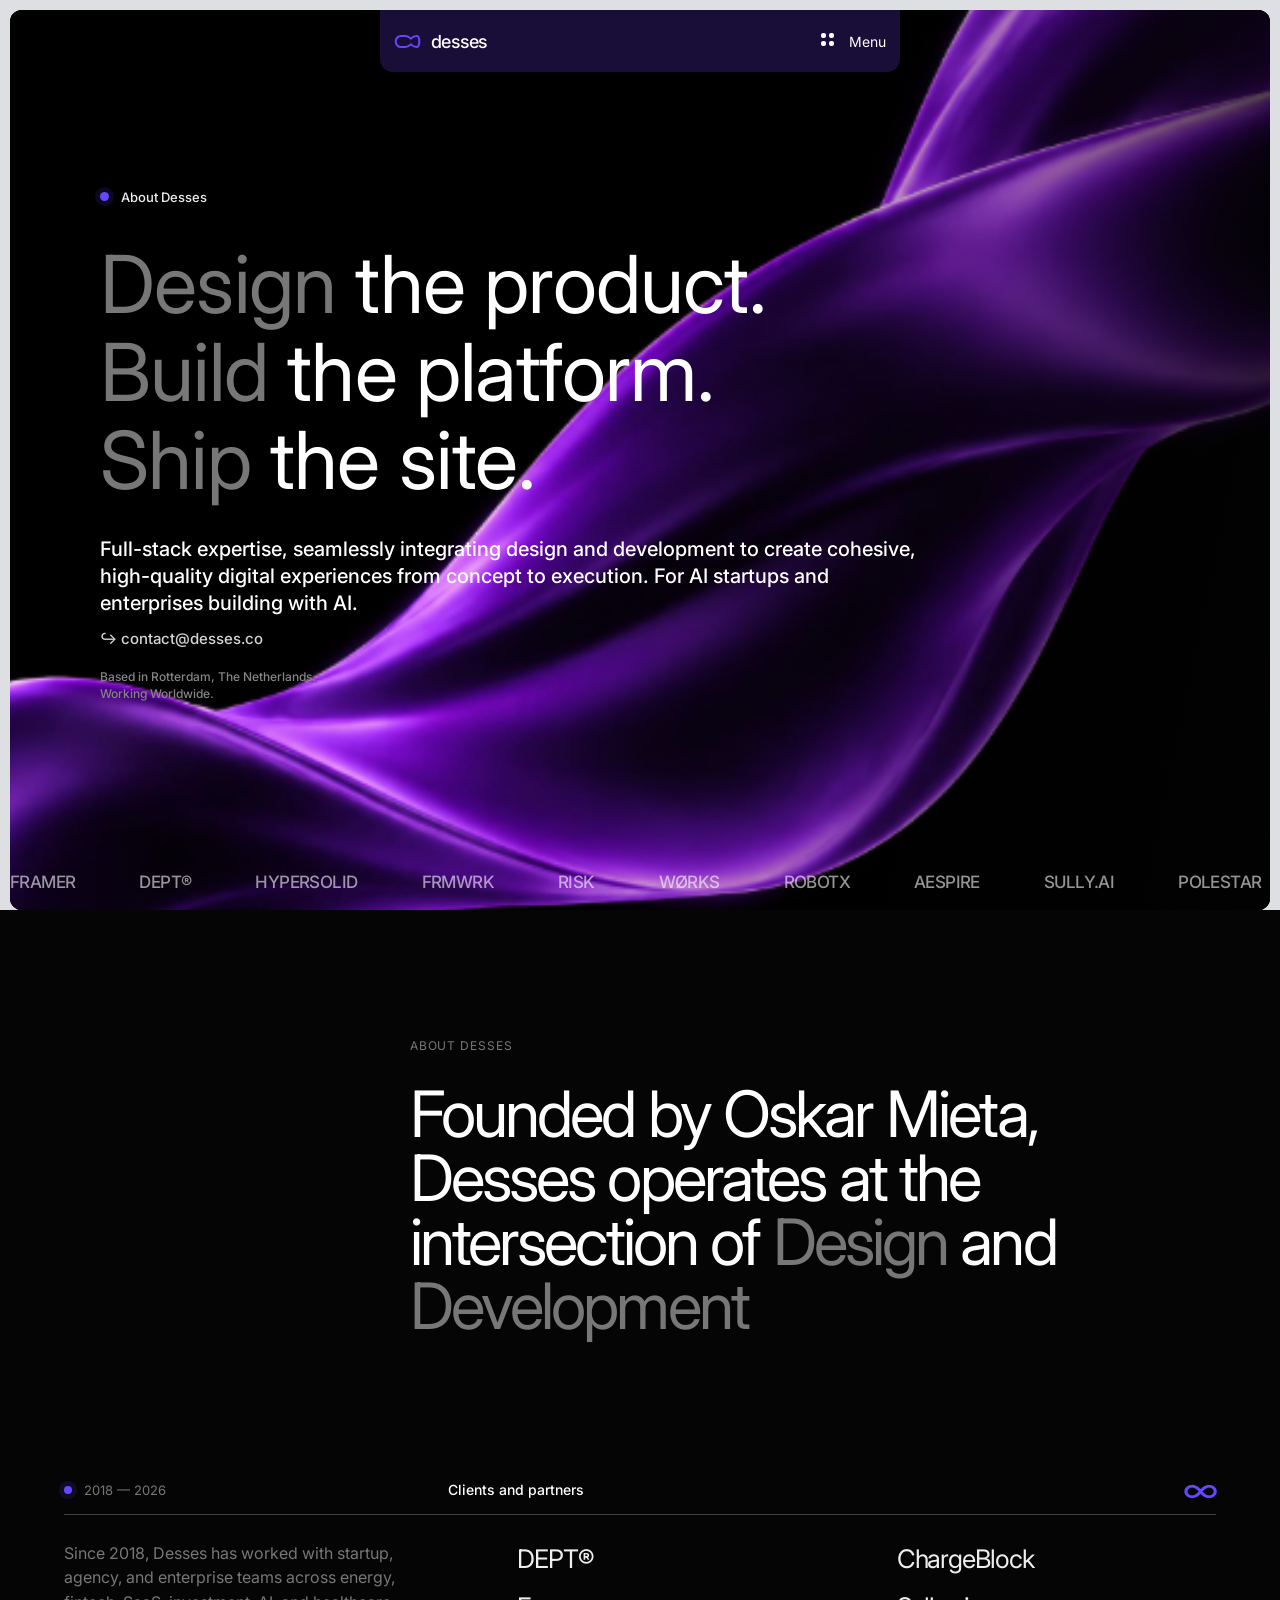
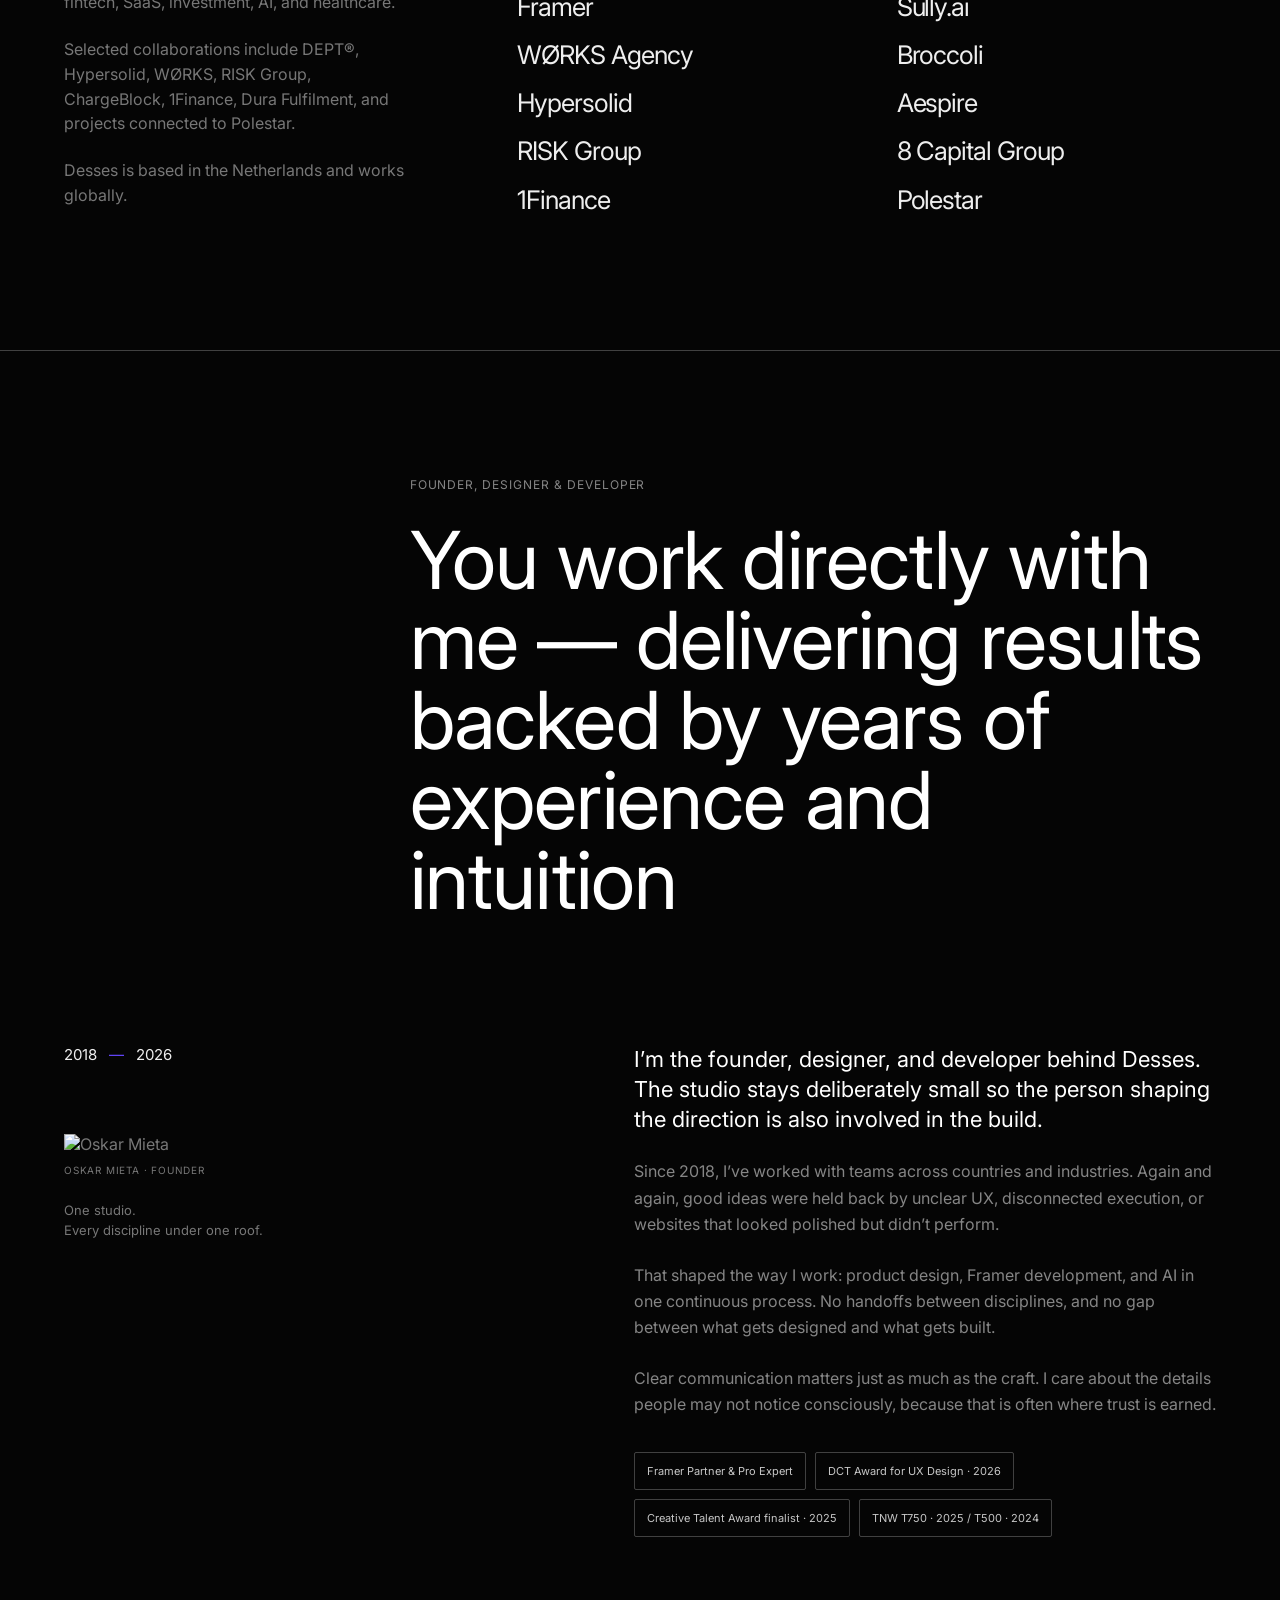
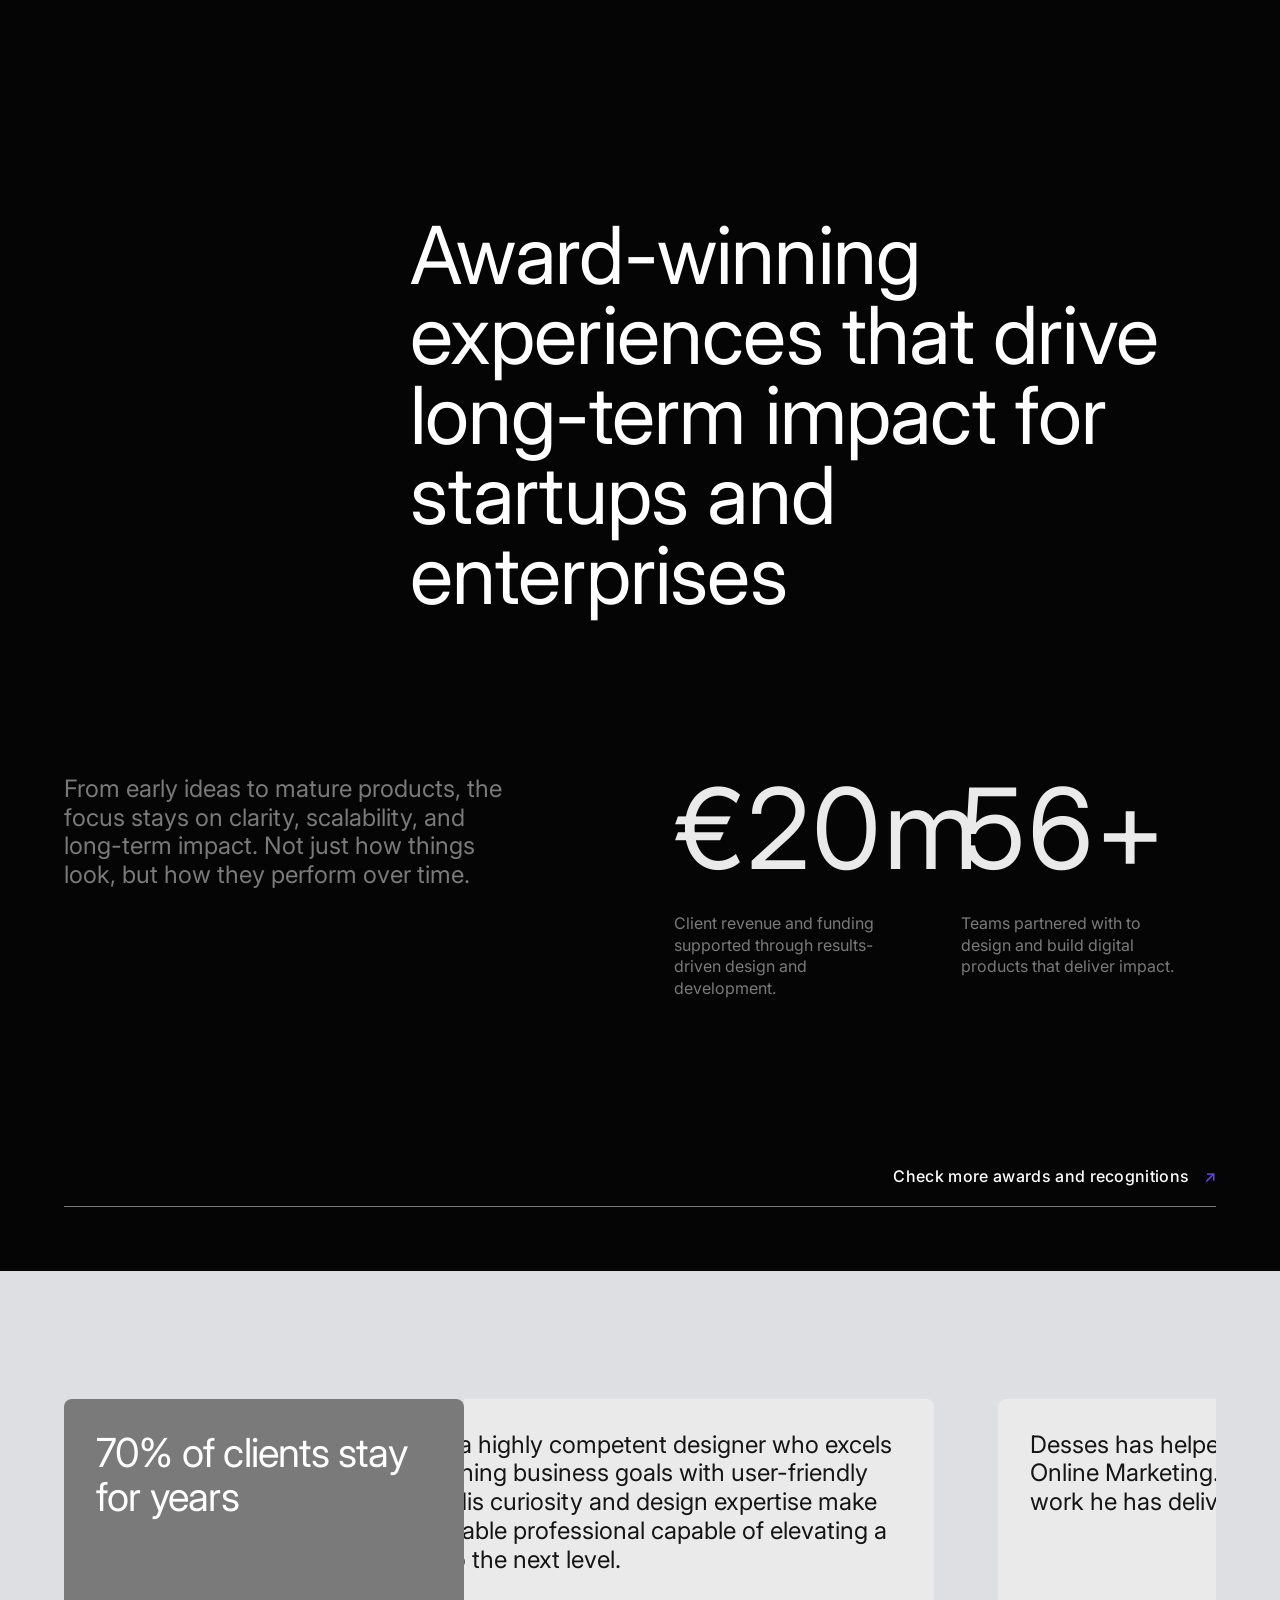
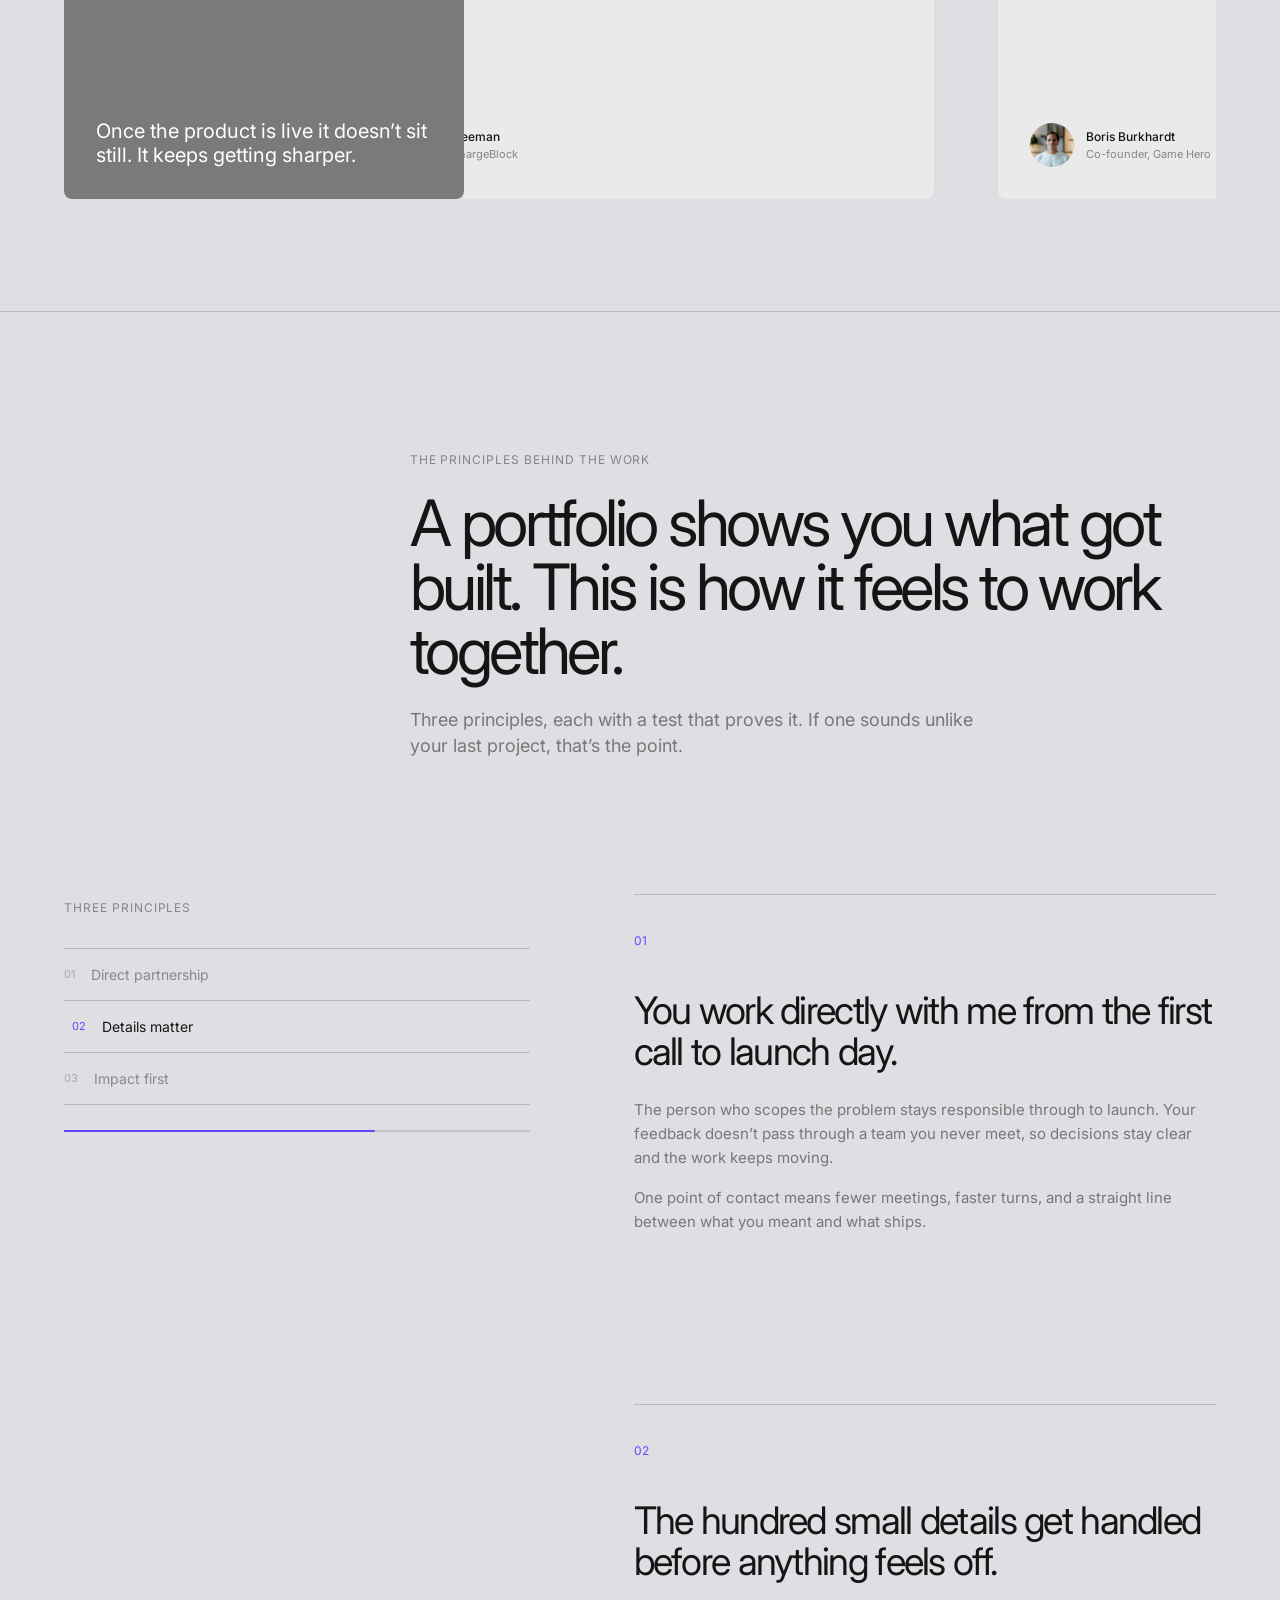
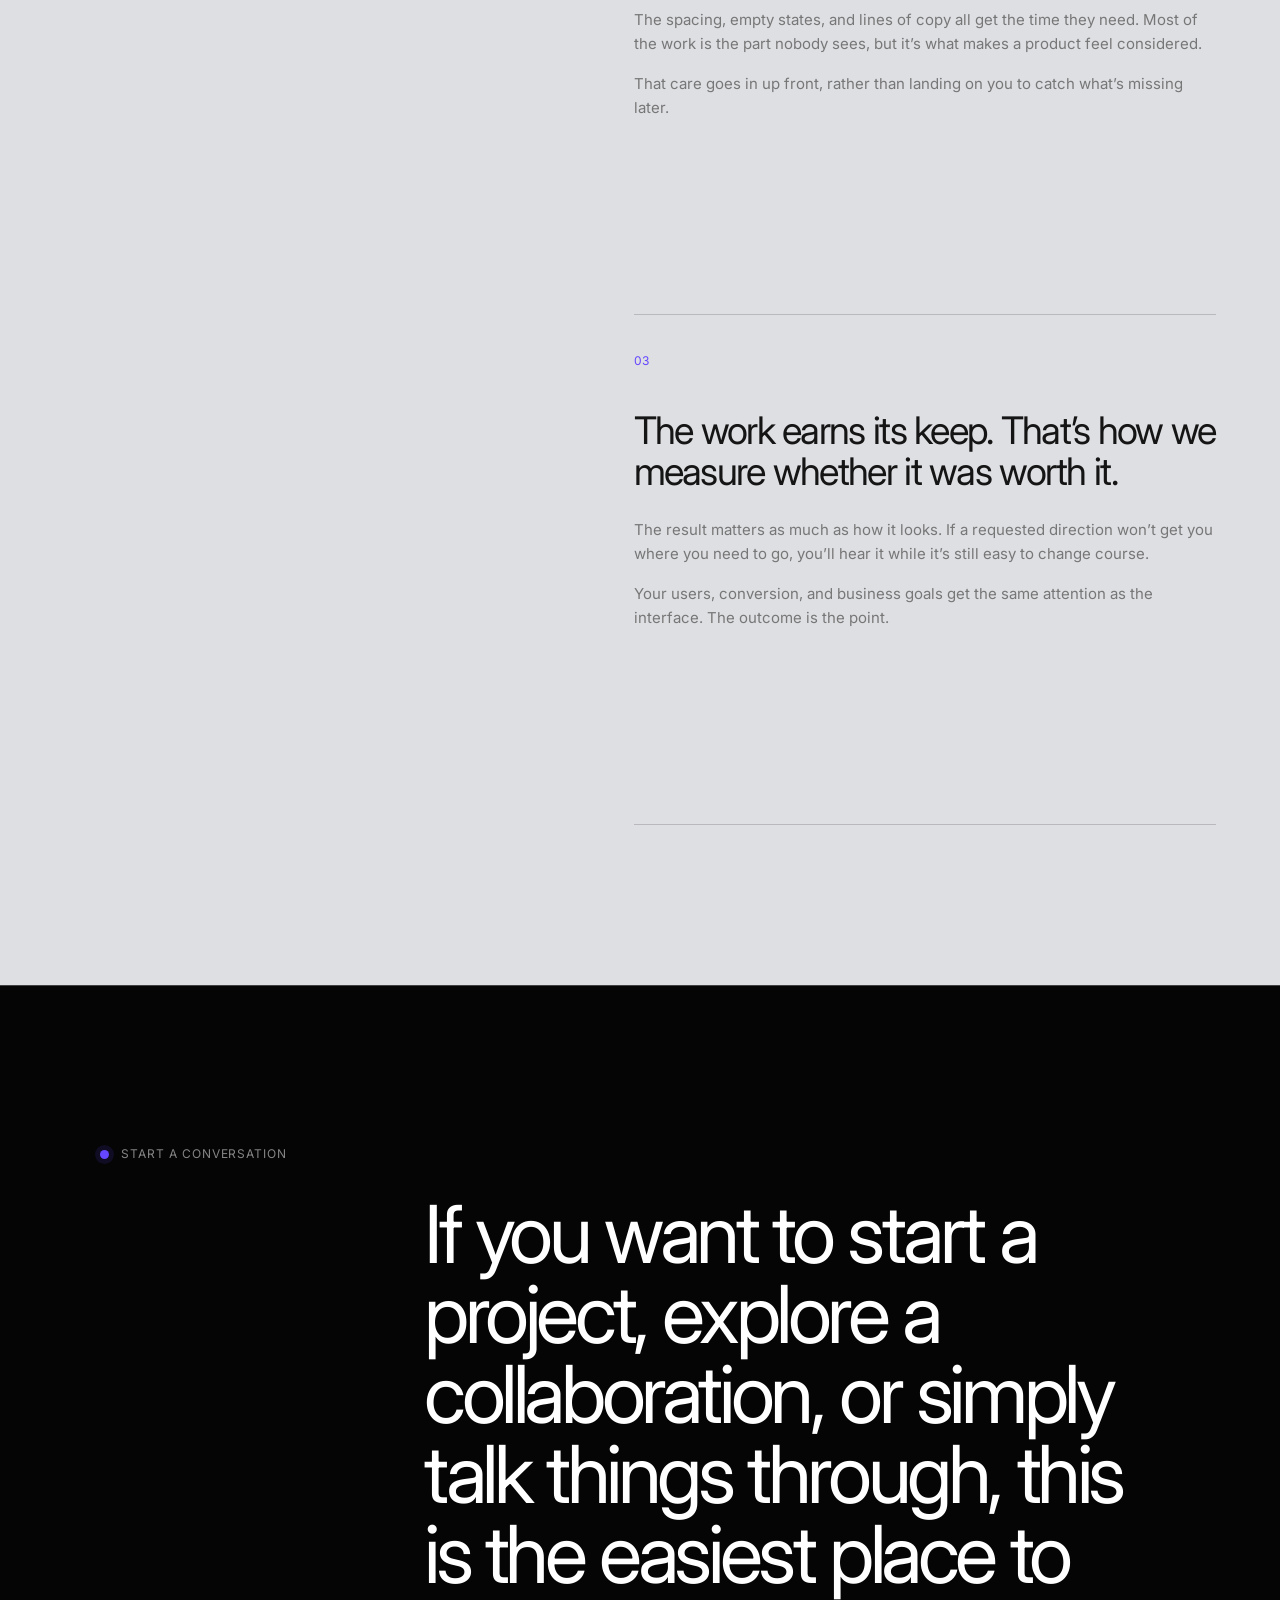
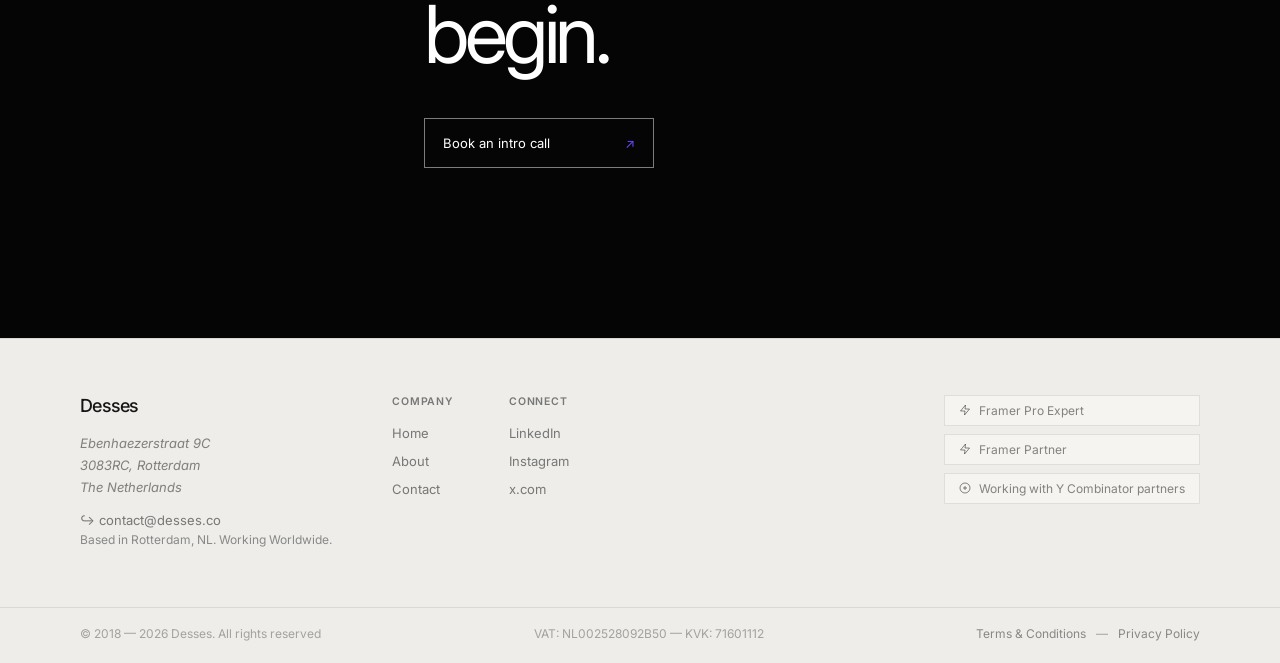
==== about.html @ 1cb28624 "Add Desses homepage and About page" ====
<!DOCTYPE html>
<html lang="en">
<head>
  <meta charset="UTF-8" />
  <meta name="viewport" content="width=device-width, initial-scale=1.0" />
  <meta name="theme-color" content="#050505" />
  <meta name="description" content="About Oskar Mieta and Desses, a founder-led design and development studio based in the Netherlands and working globally." />
  <title>About Oskar Mieta | Desses</title>
  <link rel="preconnect" href="https://fonts.googleapis.com" />
  <link rel="preconnect" href="https://fonts.gstatic.com" crossorigin />
  <link href="https://fonts.googleapis.com/css2?family=Inter:wght@300;400;500;600&display=swap" rel="stylesheet" />
  <link rel="stylesheet" href="about.css" />
  <script src="about.js" defer></script>
</head>
<body>
  <a class="skip-link" href="#main">Skip to content</a>
  <div class="scroll-progress" aria-hidden="true"><span id="scrollProgress"></span></div>

  <header class="site-header" id="siteHeader">
    <div class="nav-shell">
      <a class="brand" href="index.html" aria-label="Desses home">
        <svg class="brand-mark" viewBox="0 0 32 18" aria-hidden="true">
          <path d="M2 9c0-3.7 2.8-6.5 6.5-6.5h5c2.5 0 4.5 1.2 6.5 3.1 2-1.9 4-3.1 6.5-3.1H27c1.7 0 3 2.8 3 6.5s-1.3 6.5-3 6.5h-.5c-2.5 0-4.5-1.2-6.5-3.1-2 1.9-4 3.1-6.5 3.1h-5C4.8 15.5 2 12.7 2 9Z" fill="none" stroke="currentColor" stroke-width="2.4" />
        </svg>
        <span>desses</span>
      </a>
      <button class="menu-toggle" id="menuToggle" aria-expanded="false" aria-controls="menuOverlay">
        <span class="menu-icon" aria-hidden="true"><i></i><i></i><i></i><i></i></span>
        <span id="menuLabel">Menu</span>
      </button>
    </div>
  </header>

  <div class="menu-overlay" id="menuOverlay" aria-hidden="true">
    <div class="menu-panel">
      <p class="eyebrow">Navigation</p>
      <nav class="menu-links" aria-label="Main navigation">
        <a href="index.html">Home <span>01</span></a>
        <a href="index.html#cases">Cases <span>02</span></a>
        <a href="index.html#services">Services <span>03</span></a>
        <a href="about.html" aria-current="page">About <span>04</span></a>
        <a href="https://desses.co/contact">Contact <span>05</span></a>
      </nav>
      <div class="menu-footer"><span>Based in the Netherlands</span><a href="mailto:contact@desses.co">contact@desses.co</a></div>
    </div>
  </div>

  <main id="main">
    <section class="about-hero dark-section" id="top">
      <div class="hero-aura" aria-hidden="true"></div>
      <div class="page-wrap hero-wrap">
        <div class="hero-label"><span class="pulse-dot"></span><span>About Desses</span></div>
        <h1 class="hero-title">
          <span class="hero-line"><span class="hero-muted-word">Design</span> the product.</span>
          <span class="hero-line"><span class="hero-muted-word">Build</span> the platform.</span>
          <span class="hero-line"><span class="hero-muted-word">Ship</span> the site.</span>
        </h1>
        <div class="hero-bottom">
          <p>Full-stack expertise, seamlessly integrating design and development to create cohesive, high-quality digital experiences from concept to execution. For AI startups and enterprises building with AI.</p>
          <a class="hero-email" href="mailto:contact@desses.co">↪ contact@desses.co</a>
          <span class="hero-location">Based in Rotterdam, The Netherlands.<br />Working Worldwide.</span>
        </div>
      </div>
      <div class="hero-logo-marquee" aria-label="Clients and partners">
        <div class="logo-track">
          <div class="logo-set">
            <span>FRAMER</span><span>DEPT®</span><span>HYPERSOLID</span><span>FRMWRK</span><span>RISK</span>
            <span>WØRKS</span><span>ROBOTX</span><span>AESPIRE</span><span>SULLY.AI</span><span>POLESTAR</span>
          </div>
          <div class="logo-set" aria-hidden="true">
            <span>FRAMER</span><span>DEPT®</span><span>HYPERSOLID</span><span>FRMWRK</span><span>RISK</span>
            <span>WØRKS</span><span>ROBOTX</span><span>AESPIRE</span><span>SULLY.AI</span><span>POLESTAR</span>
          </div>
        </div>
      </div>
    </section>

    <section class="collaborations" id="collaborations" data-reveal>
      <div class="page-wrap">
        <div class="about-intro" data-reveal>
          <p class="eyebrow">About Desses</p>
          <h2>Founded by Oskar Mieta, Desses operates at the intersection of <span>Design</span> and <span>Development</span></h2>
        </div>
        <div class="collab-heading">
          <span class="timeline-date"><i class="pulse-dot"></i>2018 — 2026</span>
          <h2>Clients and partners</h2>
          <span class="collab-mark" aria-hidden="true">∞</span>
        </div>
        <div class="hairline"></div>
        <div class="collab-grid">
          <div class="collab-copy">
            <p>Since 2018, Desses has worked with startup, agency, and enterprise teams across energy, fintech, SaaS, investment, AI, and healthcare.</p>
            <p>Selected collaborations include DEPT®, Hypersolid, WØRKS, RISK Group, ChargeBlock, 1Finance, Dura Fulfilment, and projects connected to Polestar.</p>
            <p>Desses is based in the Netherlands and works globally.</p>
          </div>
          <div class="partner-list" aria-label="Selected clients and partners">
            <span>DEPT®</span><span>ChargeBlock</span>
            <span>Framer</span><span>Sully.ai</span>
            <span>WØRKS Agency</span><span>Broccoli</span>
            <span>Hypersolid</span><span>Aespire</span>
            <span>RISK Group</span><span>8 Capital Group</span>
            <span>1Finance</span><span>Polestar</span>
          </div>
        </div>
      </div>
    </section>

    <section class="founder-story" id="story">
      <div class="page-wrap">
        <div class="story-heading" data-reveal>
          <p class="eyebrow">Founder, Designer &amp; Developer</p>
          <h2>You work directly with me — delivering results backed by years of experience and intuition</h2>
        </div>
        <div class="story-body">
          <div class="story-aside" data-reveal>
            <span class="aside-date">2018 <span>—</span> 2026</span>
            <figure class="founder-photo">
              <img src="https://framerusercontent.com/images/ewtLxl4SPsEHAFBCLEYVptOho4.jpg?scale-down-to=1024&amp;width=1365&amp;height=2048" alt="Oskar Mieta" loading="lazy" />
              <figcaption>OSKAR MIETA · FOUNDER</figcaption>
            </figure>
            <span class="aside-caption">One studio.<br />Every discipline under one roof.</span>
          </div>
          <div class="story-copy" data-reveal>
            <p class="story-lede">I’m the founder, designer, and developer behind Desses. The studio stays deliberately small so the person shaping the direction is also involved in the build.</p>
            <p>Since 2018, I’ve worked with teams across countries and industries. Again and again, good ideas were held back by unclear UX, disconnected execution, or websites that looked polished but didn’t perform.</p>
            <p>That shaped the way I work: product design, Framer development, and AI in one continuous process. No handoffs between disciplines, and no gap between what gets designed and what gets built.</p>
            <p>Clear communication matters just as much as the craft. I care about the details people may not notice consciously, because that is often where trust is earned.</p>
            <div class="credentials">
              <span>Framer Partner &amp; Pro Expert</span>
              <span>DCT Award for UX Design · 2026</span>
              <span>Creative Talent Award finalist · 2025</span>
              <span>TNW T750 · 2025 / T500 · 2024</span>
            </div>
          </div>
        </div>
      </div>
    </section>

    <section class="about-stats" id="impact">
      <div class="page-wrap stats-wrap">
        <h2 class="stats-title" data-reveal>Award-winning experiences that drive long-term impact for startups and enterprises</h2>
        <div class="stats-lower">
          <p class="stats-copy" data-reveal>From early ideas to mature products, the focus stays on clarity, scalability, and long-term impact. Not just how things look, but how they perform over time.</p>
          <div class="stats-values" data-reveal>
            <div class="metric">
              <strong class="metric-value" data-count="20" data-prefix="€" data-suffix="m">€0m</strong>
              <p>Client revenue and funding supported through results-driven design and development.</p>
            </div>
            <div class="metric">
              <strong class="metric-value" data-count="56" data-suffix="+">0+</strong>
              <p>Teams partnered with to design and build digital products that deliver impact.</p>
            </div>
          </div>
        </div>
        <div class="awards-row"><span class="award-caption">Award-winning experiences</span><a href="#awards">Check more awards and recognitions <span aria-hidden="true">↗</span></a></div>
      </div>
    </section>

    <section class="testimonials" id="testimonials" data-reveal>
      <div class="page-wrap testimonial-stage">
        <article class="testi-heading">
          <h2>70% of clients stay for years</h2>
          <p>Once the product is live it doesn’t sit still. It keeps getting sharper.</p>
        </article>
        <div class="review-window" aria-label="Client testimonials" tabindex="0">
          <div class="review-track">
            <article class="quote-card">
              <blockquote>Oskar is a highly competent designer who excels at combining business goals with user-friendly design. His curiosity and design expertise make him a reliable professional capable of elevating a design to the next level.</blockquote>
              <div class="quote-by"><img class="quote-avatar" src="images/filip.png" alt="" /><div><strong>Filip Breeman</strong><small>CEO, ChargeBlock</small></div></div>
            </article>
            <article class="quote-card">
              <blockquote>Desses has helped us for years with Branding &amp; Online Marketing. Happy with his dedication and work he has delivered for Game Hero.</blockquote>
              <div class="quote-by"><img class="quote-avatar" src="images/boris.png" alt="" /><div><strong>Boris Burkhardt</strong><small>Co-founder, Game Hero</small></div></div>
            </article>
            <article class="quote-card">
              <blockquote>A really great collaboration, grateful for all your hard work!</blockquote>
              <div class="quote-by"><img class="quote-avatar" src="images/wouter.png" alt="" /><div><strong>Wouter Hagoort</strong><small>Founder, Broccoli B.V.</small></div></div>
            </article>
          </div>
        </div>
      </div>
    </section>

    <section class="principles" id="principles">
      <div class="page-wrap">
        <div class="principles-intro" data-reveal>
          <p class="eyebrow">The principles behind the work</p>
          <h2>A portfolio shows you what got built. This is how it feels to work together.</h2>
          <p>Three principles, each with a test that proves it. If one sounds unlike your last project, that’s the point.</p>
        </div>
        <div class="principles-layout">
          <aside class="principles-rail">
            <p class="eyebrow">Three principles</p>
            <div class="principle-rail-items">
              <button class="principle-jump is-active" data-target="principle-01"><span>01</span> Direct partnership</button>
              <button class="principle-jump" data-target="principle-02"><span>02</span> Details matter</button>
              <button class="principle-jump" data-target="principle-03"><span>03</span> Impact first</button>
            </div>
            <div class="principle-progress"><span id="principleProgress"></span></div>
          </aside>
          <div class="principle-list">
            <article class="principle-item is-active is-visible" id="principle-01" data-principle>
              <div class="principle-number">01</div>
              <h3>You work directly with me from the first call to launch day.</h3>
              <p>The person who scopes the problem stays responsible through to launch. Your feedback doesn’t pass through a team you never meet, so decisions stay clear and the work keeps moving.</p>
              <p>One point of contact means fewer meetings, faster turns, and a straight line between what you meant and what ships.</p>
            </article>
            <article class="principle-item" id="principle-02" data-principle>
              <div class="principle-number">02</div>
              <h3>The hundred small details get handled before anything feels off.</h3>
              <p>The spacing, empty states, and lines of copy all get the time they need. Most of the work is the part nobody sees, but it’s what makes a product feel considered.</p>
              <p>That care goes in up front, rather than landing on you to catch what’s missing later.</p>
            </article>
            <article class="principle-item" id="principle-03" data-principle>
              <div class="principle-number">03</div>
              <h3>The work earns its keep. That’s how we measure whether it was worth it.</h3>
              <p>The result matters as much as how it looks. If a requested direction won’t get you where you need to go, you’ll hear it while it’s still easy to change course.</p>
              <p>Your users, conversion, and business goals get the same attention as the interface. The outcome is the point.</p>
            </article>
          </div>
        </div>
      </div>
    </section>

    <section class="about-cta dark-section" id="contact">
      <div class="page-wrap cta-wrap" data-reveal>
        <p class="eyebrow"><span class="pulse-dot"></span> Start a conversation</p>
        <h2>If you want to start a project, explore a collaboration, or simply talk things through, this is the easiest place to begin.</h2>
        <a class="cta-button" href="https://desses.co/contact">Book an intro call <span aria-hidden="true">↗</span></a>
      </div>
    </section>
  </main>

  <footer class="footer">
    <div class="container footer-top">
      <div class="footer-studio">
        <p class="footer-logo">Desses</p>
        <address>Ebenhaezerstraat 9C<br />3083RC, Rotterdam<br />The Netherlands</address>
        <a href="mailto:contact@desses.co" class="footer-link">↪ contact@desses.co</a>
        <p class="text-dim footer-location">Based in Rotterdam, NL. Working Worldwide.</p>
      </div>
      <div class="footer-nav">
        <div class="footer-col">
          <h5>Company</h5>
          <ul>
            <li><a href="index.html">Home</a></li>
            <li><a href="about.html">About</a></li>
            <li><a href="https://desses.co/contact" target="_blank" rel="noreferrer">Contact</a></li>
          </ul>
        </div>
        <div class="footer-col">
          <h5>Connect</h5>
          <ul>
            <li><a href="https://www.linkedin.com/in/desses" target="_blank" rel="noreferrer">LinkedIn</a></li>
            <li><a href="https://www.instagram.com/desses_co/" target="_blank" rel="noreferrer">Instagram</a></li>
            <li><a href="https://x.com/oskarmieta" target="_blank" rel="noreferrer">x.com</a></li>
          </ul>
        </div>
      </div>
      <div class="footer-badges">
        <div class="footer-badge"><svg width="12" height="12" viewBox="0 0 24 24" fill="none" stroke="currentColor" stroke-width="2" aria-hidden="true"><polygon points="13 2 3 14 12 14 11 22 21 10 12 10 13 2" /></svg>Framer Pro Expert</div>
        <div class="footer-badge"><svg width="12" height="12" viewBox="0 0 24 24" fill="none" stroke="currentColor" stroke-width="2" aria-hidden="true"><polygon points="13 2 3 14 12 14 11 22 21 10 12 10 13 2" /></svg>Framer Partner</div>
        <div class="footer-badge"><svg width="12" height="12" viewBox="0 0 24 24" fill="none" stroke="currentColor" stroke-width="2" aria-hidden="true"><circle cx="12" cy="12" r="10" /><path d="M8 12h8M12 8v8" /></svg>Working with Y Combinator partners</div>
      </div>
    </div>
    <div class="footer-bottom container">
      <span>© 2018 — 2026 Desses. All rights reserved</span>
      <span>VAT: NL002528092B50 — KVK: 71601112</span>
      <div class="footer-legal"><a href="https://desses.co/policies/terms-conditions" target="_blank" rel="noreferrer">Terms &amp; Conditions</a><span>—</span><a href="https://desses.co/policies/privacy-policy" target="_blank" rel="noreferrer">Privacy Policy</a></div>
    </div>
  </footer>
  <div class="page-transition" id="pageTransition" aria-hidden="true"></div>
</body>
</html>
---- about.css ----
:root {
  color-scheme: light;
  --ink: #151515;
  --ink-soft: #777;
  --paper: #dedfe3;
  --white: #fff;
  --black: #050505;
  --purple: #6547ff;
  --line-dark: rgba(255,255,255,.24);
  --line-light: rgba(21,21,21,.18);
  --page-width: 1440px;
  --side-pad: 64px;
  --ease-out: cubic-bezier(.16,1,.3,1);
  font-family: 'Inter', 'Helvetica Neue', sans-serif;
}

*, *::before, *::after { box-sizing: border-box; }
html { scroll-behavior: smooth; }
body { margin: 0; background: var(--paper); color: var(--ink); font-family: inherit; -webkit-font-smoothing: antialiased; overflow-x: hidden; }
body.menu-open { overflow: hidden; }
a { color: inherit; text-decoration: none; }
button { font: inherit; color: inherit; }
img, svg { display: block; }
::selection { color: var(--white); background: var(--purple); }
.skip-link { position: fixed; top: 12px; left: 12px; z-index: 1000; padding: 10px 14px; background: var(--white); color: var(--black); transform: translateY(-150%); transition: transform .2s; }
.skip-link:focus { transform: translateY(0); }
.page-wrap { width: min(var(--page-width), calc(100% - var(--side-pad) * 2)); margin-inline: auto; }
.dark-section { color: var(--white); background: var(--black); }

.scroll-progress { position: fixed; z-index: 100; inset: 0 0 auto; height: 2px; pointer-events: none; }
.scroll-progress span { display: block; width: 100%; height: 100%; background: var(--purple); transform: scaleX(0); transform-origin: left; }
.site-header { position: fixed; inset: 10px 0 auto; z-index: 50; padding: 0; color: #fff; transition: background .35s, padding .35s, backdrop-filter .35s; pointer-events: none; }
.site-header.is-scrolled { inset-block-start: 10px; padding-block: 0; background: transparent; backdrop-filter: none; }
.nav-shell { width: min(520px, calc(100% - 48px)); min-height: 62px; margin-inline: auto; padding: 10px 14px; display: flex; align-items: center; justify-content: space-between; border-radius: 0 0 13px 13px; background: rgba(62,36,138,.4); backdrop-filter: blur(18px); pointer-events: auto; }
.brand { display: inline-flex; align-items: center; gap: 10px; font-size: 18px; font-weight: 500; letter-spacing: -.04em; }
.brand-mark { width: 27px; height: 17px; color: var(--purple); }
.menu-toggle { display: inline-flex; align-items: center; gap: 12px; padding: 8px 0 8px 12px; border: 0; background: transparent; font-size: 14px; cursor: pointer; }
.menu-icon { width: 16px; height: 16px; display: grid; grid-template-columns: repeat(2, 5px); grid-template-rows: repeat(2, 5px); gap: 3px; transition: transform .3s var(--ease-out); }
.menu-icon i { display: block; width: 5px; height: 5px; border-radius: 2px; background: currentColor; }
.menu-toggle[aria-expanded="true"] .menu-icon { transform: rotate(45deg); }
.menu-overlay { position: fixed; z-index: 45; inset: 0; display: grid; place-items: center; background: rgba(5,5,5,.97); opacity: 0; visibility: hidden; transition: opacity .45s var(--ease-out), visibility .45s; }
.menu-overlay.is-open { opacity: 1; visibility: visible; }
.menu-panel { width: min(850px, calc(100% - 48px)); padding: 100px 0 36px; color: var(--white); }
.eyebrow { display: flex; align-items: center; gap: 12px; margin: 0; color: #858585; font-size: 12px; line-height: 1.3; letter-spacing: .08em; text-transform: uppercase; }
.menu-links { display: grid; margin-top: 28px; border-top: 1px solid var(--line-dark); }
.menu-links a { display: flex; justify-content: space-between; align-items: center; padding: 16px 0; border-bottom: 1px solid var(--line-dark); font-size: clamp(32px, 5vw, 56px); line-height: 1.08; letter-spacing: -.055em; transition: color .2s, padding .3s var(--ease-out); }
.menu-links a:hover, .menu-links a[aria-current="page"] { color: #858585; padding-left: 10px; }
.menu-links span { font-size: 12px; letter-spacing: 0; color: #777; }
.menu-footer { display: flex; justify-content: space-between; gap: 20px; margin-top: 48px; color: #888; font-size: 13px; }
.menu-footer a { color: #fff; }

.about-hero { min-height: min(900px, 100svh); margin: 10px 10px 0; padding: 175px 0 130px; display: block; position: relative; overflow: hidden; isolation: isolate; border-radius: 12px; background: #020202; }
.hero-aura { position: absolute; z-index: -1; inset: -4%; pointer-events: none; background: #020202 url("images/hero.png") center 52% / cover no-repeat; transform: scale(1.02); animation: heroAurora 24s ease-in-out infinite alternate; }
.about-hero::after { content: ''; position: absolute; z-index: -1; inset: 0; pointer-events: none; background: linear-gradient(102deg, rgba(2,2,2,.02) 0%, rgba(2,2,2,0) 38%, rgba(2,2,2,.3) 72%, #020202 100%); }
.hero-wrap { position: relative; z-index: 1; width: min(1080px, calc(100% - var(--side-pad) * 2)); }
.hero-label { display: inline-flex; align-items: center; gap: 12px; margin: 0 0 38px; color: #eee; font-size: 13px; font-weight: 500; }
.pulse-dot { display: inline-block; flex: 0 0 auto; width: 9px; height: 9px; border-radius: 50%; background: var(--purple); box-shadow: 0 0 0 5px rgba(101,71,255,.12); animation: dotPulse 2s ease-in-out infinite; }
.hero-title { width: min(850px, 100%); margin: 0; font-size: clamp(58px, 6.53vw, 80px); font-weight: 400; line-height: 1; letter-spacing: -.01em; }
.hero-line { display: block; overflow: hidden; padding: .02em 0 .08em; animation: heroLineIn .95s var(--ease-out) both; }
.hero-line:nth-child(2) { animation-delay: .12s; }
.hero-line:nth-child(3) { animation-delay: .24s; }
.hero-muted-word { color: #777; }
.hero-bottom { display: block; width: min(820px, 100%); margin: 30px 0 0; color: #fff; font-size: 20px; font-weight: 500; line-height: 1.35; }
.hero-bottom p { margin: 0; }
.hero-email { display: inline-block; margin-top: 12px; color: #d4d4d4; font-size: 15px; }
.hero-location { display: block; margin-top: 18px; color: #858585; font-size: 12px; line-height: 1.4; }
.hero-logo-marquee { position: absolute; z-index: 2; right: 0; bottom: 18px; left: 0; overflow: hidden; }
.logo-track, .logo-set { display: flex; width: max-content; align-items: center; }
.logo-track { animation: logoMarquee 44s linear infinite; }
.logo-set { gap: clamp(38px, 5vw, 74px); padding-right: clamp(38px, 5vw, 74px); }
.logo-set span { color: rgba(255,255,255,.58); font-size: 17px; font-weight: 500; letter-spacing: -.035em; white-space: nowrap; }
.hero-logo-marquee:hover .logo-track { animation-play-state: paused; }

.collaborations { padding: 128px 0 120px; background: #050505; color: #fff; }
.about-intro { width: 70%; margin: 0 0 128px 30%; }
.about-intro .eyebrow { margin-bottom: 28px; color: #777; }
.about-intro h2 { margin: 0; color: #fff; font-size: clamp(48px, 5.23vw, 64px); font-weight: 400; line-height: 1; letter-spacing: -.045em; }
.about-intro h2 span { color: #777; }
.collab-heading { display: grid; grid-template-columns: 1fr 1fr 1fr; align-items: center; min-height: 48px; font-size: 13px; }
.timeline-date { display: flex; align-items: center; gap: 12px; color: #777; }
.timeline-date .pulse-dot { width: 8px; height: 8px; }
.collab-heading h2 { margin: 0; font-size: 14px; font-weight: 500; }
.collab-mark { justify-self: end; color: var(--purple); font-size: 34px; line-height: 1; transform: scaleX(1.15); }
.hairline { height: 1px; background: var(--line-light); }
.collaborations .hairline { background: var(--line-dark); }
.collab-grid { display: grid; grid-template-columns: 1fr 2fr; gap: 9%; padding-top: 26px; }
.collab-copy { max-width: 365px; color: #777; font-size: 16px; line-height: 1.55; }
.collab-copy p { margin: 0 0 22px; }
.partner-list { display: grid; grid-template-columns: repeat(2, minmax(0,1fr)); column-gap: 60px; }
.partner-list span { padding: 0 0 12px; color: #eee; font-size: clamp(18px, 2vw, 27px); line-height: 1.4; letter-spacing: -.04em; }

.founder-story { padding: 126px 0 150px; border-top: 1px solid var(--line-dark); background: #050505; color: #fff; }
.story-heading { width: 70%; margin-left: 30%; }
.story-heading .eyebrow { margin-bottom: 28px; }
.story-heading h2 { margin: 0; color: #fff; font-size: clamp(58px, 6.53vw, 80px); font-weight: 400; line-height: 1; letter-spacing: -.01em; }
.story-heading h2 span { color: #777; }
.story-body { display: grid; grid-template-columns: 1fr 1.25fr; gap: 9%; margin-top: 125px; }
.story-aside { display: flex; flex-direction: column; align-items: flex-start; color: #777; }
.aside-date { color: #eee; font-size: 15px; }
.aside-date span { color: var(--purple); padding-inline: 8px; }
.aside-caption { font-size: 13px; line-height: 1.5; }
.founder-photo { width: min(297px, 100%); margin: 70px 0 25px; }
.founder-photo img { width: 100%; height: auto; object-fit: cover; }
.founder-photo figcaption { margin-top: 10px; color: #777; font-size: 10px; letter-spacing: .08em; }
.story-copy { max-width: 600px; color: #858585; font-size: 16px; line-height: 1.65; }
.story-copy p { margin: 0 0 24px; }
.story-copy .story-lede { color: #fff; font-size: 22px; line-height: 1.35; }
.credentials { display: flex; flex-wrap: wrap; gap: 9px; margin-top: 34px; }
.credentials span { padding: 9px 12px; border: 1px solid var(--line-dark); border-radius: 2px; color: #c7c7c7; font-size: 11px; }

.about-stats { padding: 128px 0 64px; background: #050505; color: #fff; }
.stats-wrap { display: grid; grid-template-columns: minmax(0, 1fr) 542px; column-gap: 96px; row-gap: 160px; }
.stats-title { grid-column: 1 / -1; width: 70%; margin: 0 0 0 30%; color: #fff; font-size: clamp(64px, 6.53vw, 80px); font-weight: 400; line-height: 1; letter-spacing: -.01em; }
.stats-lower { display: grid; grid-column: 1 / -1; grid-row: 2; grid-template-columns: minmax(0,1fr) 542px; column-gap: 96px; align-items: start; }
.stats-copy { max-width: 440px; margin: 0; color: #7a7a7a; font-size: 24px; line-height: 1.2; }
.stats-values { width: 542px; display: grid; grid-template-columns: repeat(2,223px); column-gap: 64px; }
.metric { display: flex; flex-direction: column; align-items: flex-start; gap: 32px; }
.metric-value { color: #eaeaea; font-size: clamp(70px, 9.14vw, 112px); font-weight: 400; line-height: .95; letter-spacing: .02em; }
.metric p { max-width: 223px; margin: 0; color: #7a7a7a; font-size: 16px; line-height: 1.35; }
.awards-row { grid-column: 1 / -1; grid-row: 3; min-height: 47px; padding-top: 6px; display: flex; justify-content: flex-end; align-items: flex-start; border-bottom: 1px solid #7a7a7a; }
.award-caption { display: none; }
.awards-row a { color: #fff; font-size: 16px; font-weight: 500; letter-spacing: .02em; }
.awards-row a span { display: inline-block; margin-left: 10px; color: var(--purple); transition: transform .25s var(--ease-out); }
.awards-row a:hover span { transform: translate(3px,-3px); }

.testimonials { padding: 128px 0 112px; overflow: hidden; background: #dedfe3; }
.testimonial-stage { height: 400px; display: grid; grid-template-columns: 400px minmax(0,1fr); overflow: hidden; }
.testi-heading { z-index: 2; grid-column: 1; display: flex; flex-direction: column; justify-content: space-between; height: 400px; margin: 0; padding: 32px; border-radius: 8px; background: #7a7a7a; color: #fff; }
.testi-heading h2 { max-width: 336px; margin: 0; font-size: 40px; font-weight: 400; line-height: 1.1; letter-spacing: -.02em; }
.testi-heading > p { max-width: 336px; margin: 0; color: #fff; font-size: 20px; line-height: 1.2; }
.review-window { z-index: 1; grid-column: 2; min-width: 0; height: 400px; overflow-x: auto; overflow-y: hidden; scrollbar-width: none; scroll-snap-type: none; overscroll-behavior-x: contain; touch-action: pan-x; cursor: grab; }
.review-window.is-dragging { cursor: grabbing; scroll-snap-type: none; user-select: none; }
.review-window::-webkit-scrollbar { display: none; }
.review-track { display: flex; width: max-content; height: 400px; gap: 64px; margin-left: -130px; padding-right: 32px; }
.quote-card { flex: 0 0 600px; height: 400px; padding: 32px; border: 0; border-radius: 8px; display: flex; flex-direction: column; justify-content: space-between; background: #eaeaea; transition: background .3s; scroll-snap-align: start; }
.quote-card:hover { background: #fff; }
.quote-card blockquote { margin: 0; color: #151515; font-size: 24px; font-weight: 400; line-height: 1.2; }
.quote-by { display: flex; align-items: center; gap: 12px; }
.quote-avatar { display: block; width: 44px; height: 44px; flex: 0 0 44px; object-fit: cover; border-radius: 50%; }
.quote-by div { display: flex; flex-direction: column; gap: 3px; }
.quote-by strong { font-size: 12px; font-weight: 500; }
.quote-by small { color: #858585; font-size: 11px; }

.principles { padding: 140px 0 160px; background: var(--paper); color: var(--ink); border-top: 1px solid var(--line-light); }
.principles-intro { max-width: 780px; margin-left: 30%; margin-bottom: 135px; }
.principles-intro h2 { margin: 24px 0; font-size: clamp(42px, 5.2vw, 64px); line-height: 1; font-weight: 400; letter-spacing: -.055em; }
.principles-intro > p:last-child { max-width: 570px; margin: 0; color: #777; font-size: 18px; line-height: 1.45; }
.principles-layout { display: grid; grid-template-columns: 1fr 1.25fr; gap: 9%; align-items: start; }
.principles-rail { position: sticky; top: 115px; padding-top: 6px; }
.principle-rail-items { display: grid; gap: 0; margin-top: 32px; border-top: 1px solid var(--line-light); }
.principle-jump { display: flex; align-items: center; gap: 16px; width: 100%; padding: 17px 0; border: 0; border-bottom: 1px solid var(--line-light); background: transparent; color: #888; text-align: left; font-size: 14px; cursor: pointer; transition: color .25s, padding .3s var(--ease-out); }
.principle-jump span { color: #aaa; font-size: 11px; }
.principle-jump:hover, .principle-jump.is-active { color: var(--ink); padding-left: 8px; }
.principle-jump.is-active span { color: var(--purple); }
.principle-progress { width: 100%; height: 2px; margin-top: 25px; background: rgba(21,21,21,.12); }
.principle-progress span { display: block; width: 100%; height: 100%; background: var(--purple); transform: scaleX(.333); transform-origin: left; transition: transform .55s var(--ease-out); }
.principle-list { border-top: 1px solid var(--line-light); }
.principle-item { min-height: 510px; padding: 38px 0 62px; border-bottom: 1px solid var(--line-light); opacity: .42; transform: translateY(26px); transition: opacity .65s, transform .75s var(--ease-out); }
.principle-item.is-visible { opacity: 1; transform: translateY(0); }
.principle-number { color: var(--purple); font-size: 12px; margin-bottom: 42px; }
.principle-item h3 { max-width: 720px; margin: 0 0 26px; font-size: clamp(28px, 3vw, 38px); font-weight: 400; line-height: 1.08; letter-spacing: -.045em; }
.principle-item p { max-width: 600px; margin: 0 0 16px; color: #777; font-size: 15px; line-height: 1.6; }

.about-cta { padding: 160px 0 170px; border-top: 1px solid var(--line-dark); }
.cta-wrap { max-width: 1080px; }
.cta-wrap h2 { max-width: 760px; margin: 32px 0 44px 30%; font-size: clamp(50px, 6.5vw, 80px); font-weight: 400; line-height: 1; letter-spacing: -.055em; }
.cta-button { display: inline-flex; align-items: center; justify-content: space-between; min-width: 230px; margin-left: 30%; padding: 16px 18px; border: 1px solid rgba(255,255,255,.48); color: #fff; font-size: 13px; transition: color .25s, background .25s, border-color .25s; }
.cta-button span { color: var(--purple); transition: transform .25s var(--ease-out); }
.cta-button:hover { color: var(--black); background: #fff; border-color: #fff; }
.cta-button:hover span { transform: translate(3px,-3px); }
.footer { border-top: 1px solid rgba(0,0,0,.09); background: #eeede9; color: var(--ink); }
.footer .container { width: 100%; max-width: none; margin: 0; padding-inline: 80px; }
.footer-top { display: grid; grid-template-columns: 260px 1fr auto; gap: 52px; align-items: start; padding-top: 56px; padding-bottom: 48px; }
.footer-logo { margin: 0 0 16px; font-size: 18px; font-weight: 500; letter-spacing: -.04em; }
.footer-studio address { margin-bottom: 14px; color: rgba(17,17,16,.5); font-size: 13px; line-height: 1.7; }
.footer-link { display: block; color: #777; font-size: 13px; transition: color .15s; }
.footer-link:hover { color: var(--ink); }
.footer-location { margin-top: 4px; color: #888; font-size: 12px; }
.footer-nav { display: flex; gap: 56px; }
.footer-col h5 { margin: 0 0 14px; color: #777; font-size: 10.5px; font-weight: 600; letter-spacing: .08em; text-transform: uppercase; }
.footer-col ul { display: flex; flex-direction: column; gap: 8px; margin: 0; padding: 0; list-style: none; }
.footer-col ul a { position: relative; display: inline-block; color: #777; font-size: 13px; transition: color .15s; }
.footer-col ul a::after { content: ''; position: absolute; right: 0; bottom: -1px; left: 0; height: 1px; background: var(--ink); transform: scaleX(0); transform-origin: right; transition: transform .22s ease; }
.footer-col ul a:hover { color: var(--ink); }
.footer-col ul a:hover::after { transform: scaleX(1); transform-origin: left; }
.footer-badges { display: flex; flex-direction: column; gap: 8px; }
.footer-badge { display: flex; align-items: center; gap: 8px; padding: 7px 14px; border: 1px solid rgba(0,0,0,.09); border-radius: var(--r-pill); background: #f5f4f0; color: rgba(17,17,16,.5); font-size: 12px; transition: border-color .2s, color .2s; }
.footer-badge:hover { border-color: rgba(0,0,0,.2); color: var(--ink); }
.footer-bottom { display: flex; align-items: center; justify-content: space-between; flex-wrap: wrap; gap: 16px; padding-top: 18px; padding-bottom: 22px; border-top: 1px solid rgba(0,0,0,.09); color: rgba(17,17,16,.34); font-size: 12px; }
.footer-legal { display: flex; align-items: center; gap: 10px; }
.footer-legal a { color: #888; font-size: 12px; transition: color .15s; }
.footer-legal a:hover { color: #555; }
.page-transition { position: fixed; z-index: 200; inset: 0; background: var(--purple); transform: scaleY(0); transform-origin: bottom; pointer-events: none; transition: transform .55s var(--ease-out); }
body.is-leaving .page-transition { transform: scaleY(1); transform-origin: top; }

.js [data-reveal], .js [data-stagger] { opacity: 0; transform: translateY(24px); transition: opacity .8s var(--ease-out), transform .9s var(--ease-out); }
.js [data-reveal].is-visible, .js [data-stagger].is-visible { opacity: 1; transform: translateY(0); }
.js [data-stagger]:nth-child(2) { transition-delay: .08s; }
.js [data-stagger]:nth-child(3) { transition-delay: .16s; }
.js [data-stagger]:nth-child(4) { transition-delay: .24s; }
@keyframes heroLineIn { from { opacity: 0; transform: translateY(110%); } to { opacity: 1; transform: translateY(0); } }
@keyframes heroAurora { from { transform: scale(1.02) translate3d(-1%,0,0); } to { transform: scale(1.09) translate3d(1%,0,0); } }
@keyframes logoMarquee { to { transform: translateX(-50%); } }
@keyframes dotPulse { 0%,100% { box-shadow: 0 0 0 4px rgba(101,71,255,.12); } 50% { box-shadow: 0 0 0 9px rgba(101,71,255,0); } }

@media (max-width: 1000px) {
  :root { --side-pad: 40px; }
  .stats-wrap { grid-template-columns: minmax(0,1fr) minmax(380px,1fr); column-gap: 48px; }
  .stats-lower { grid-template-columns: minmax(0,1fr) minmax(380px,1fr); column-gap: 48px; }
  .stats-values { width: 100%; grid-template-columns: repeat(2,minmax(0,1fr)); column-gap: 28px; }
  .stats-title { font-size: clamp(52px,6.5vw,72px); }
  .principles-layout { gap: 6%; }
  .testimonial-stage { grid-template-columns: 360px minmax(0,1fr); height: 360px; }
  .testi-heading, .review-window, .review-track { height: 360px; }
  .testi-heading { padding: 28px; }
  .testi-heading h2 { font-size: 36px; }
  .testi-heading > p { font-size: 18px; }
  .review-track { gap: 28px; margin-left: -70px; }
  .quote-card { flex-basis: 520px; height: 360px; padding: 28px; }
  .quote-card blockquote { font-size: 21px; }
}
@media (max-width: 760px) {
  :root { --side-pad: 24px; }
  .about-hero { min-height: 850px; padding: 132px 0 112px; }
  .hero-label { margin-bottom: 30px; }
  .hero-title, .hero-bottom { width: 100%; margin-left: 0; }
  .hero-title { font-size: clamp(45px, 10vw, 68px); }
  .hero-bottom { margin-top: 28px; font-size: 17px; }
  .hero-logo-marquee { bottom: 12px; }
  .logo-set { gap: 32px; padding-right: 32px; }
  .logo-set span { font-size: 13px; }
  .collaborations { padding: 30px 0 86px; }
  .about-intro { width: 100%; margin: 0 0 76px; }
  .about-intro h2 { font-size: clamp(38px, 8vw, 54px); }
  .collab-heading { grid-template-columns: 1fr auto; }
  .collab-heading h2 { justify-self: end; }
  .collab-mark { display: none; }
  .collab-grid { grid-template-columns: 1fr; gap: 24px; }
  .collab-copy { max-width: 560px; }
  .partner-list { column-gap: 20px; }
  .partner-list span { font-size: clamp(17px,4vw,22px); }
  .founder-story { padding: 95px 0 105px; }
  .story-heading { width: 100%; margin-left: 0; }
  .story-heading h2 { font-size: clamp(38px,8vw,54px); }
  .story-body { grid-template-columns: 1fr; gap: 30px; margin-top: 64px; }
  .story-aside { min-height: auto; flex-direction: column; align-items: flex-start; gap: 22px; }
  .founder-photo { width: min(297px, 100%); margin: 24px 0 0; }
  .story-copy .story-lede { font-size: 20px; }
  .about-stats { padding: 85px 0 38px; }
  .stats-wrap { display: block; }
  .stats-title { width: 100%; margin: 0; font-size: clamp(42px,9vw,64px); }
  .stats-lower { display: flex; flex-direction: column; gap: 54px; margin-top: 68px; }
  .stats-copy { font-size: 20px; }
  .stats-values { width: 100%; grid-template-columns: repeat(2,minmax(0,1fr)); gap: 18px; }
  .metric-value { font-size: clamp(52px,12vw,82px); }
  .metric { gap: 24px; }
  .metric p { font-size: 13px; }
  .awards-row { margin-top: 62px; min-height: 48px; }
  .awards-row a { font-size: 13px; }
  .testimonials { padding: 64px 0 90px; }
  .testimonial-stage { height: auto; grid-template-columns: minmax(0,1fr); overflow: visible; }
  .testi-heading { grid-column: 1; height: 320px; padding: 26px; }
  .testi-heading h2 { font-size: 36px; }
  .testi-heading > p { font-size: 18px; }
  .review-window { grid-column: 1; height: 360px; margin-top: 12px; }
  .review-window { scroll-snap-type: x proximity; }
  .review-track { height: 360px; gap: 16px; margin-left: 0; padding-right: 24px; }
  .quote-card { flex-basis: min(82vw,560px); height: 360px; padding: 26px; }
  .quote-card blockquote { font-size: 20px; }
  .principles { padding: 95px 0 110px; }
  .principles-intro { width: 100%; margin: 0 0 68px; }
  .principles-intro h2 { font-size: clamp(38px,8vw,54px); }
  .principles-layout { grid-template-columns: 1fr; gap: 42px; }
  .principles-rail { position: static; }
  .principle-rail-items { grid-template-columns: 1fr; margin-top: 18px; }
  .principle-item { min-height: 420px; padding: 30px 0 46px; }
  .principle-number { margin-bottom: 28px; }
  .about-cta { padding: 105px 0 115px; }
  .cta-wrap h2 { margin: 28px 0 34px; font-size: clamp(44px,9vw,64px); }
  .cta-button { margin-left: 0; }
  .footer .container { padding-inline: 40px; }
  .footer-top { grid-template-columns: 1fr; gap: 36px; }
  .footer-nav { gap: 32px; }
  .footer-badges { align-items: flex-start; }
  .footer-bottom { flex-direction: column; align-items: flex-start; gap: 8px; }
}
@media (max-width: 420px) {
  :root { --side-pad: 18px; }
  .footer .container { padding-inline: 20px; }
  .hero-bottom { align-items: flex-start; flex-direction: column; }
  .hero-title { font-size: 44px; }
  .partner-list { grid-template-columns: 1fr 1fr; }
  .stats-values { grid-template-columns: 1fr; }
  .metric { gap: 12px; }
  .metric-value { font-size: 64px; }
  .stats-lower { gap: 38px; }
}
@media (prefers-reduced-motion: reduce) {
  *, *::before, *::after { scroll-behavior: auto !important; animation-duration: .01ms !important; animation-iteration-count: 1 !important; transition-duration: .01ms !important; }
}
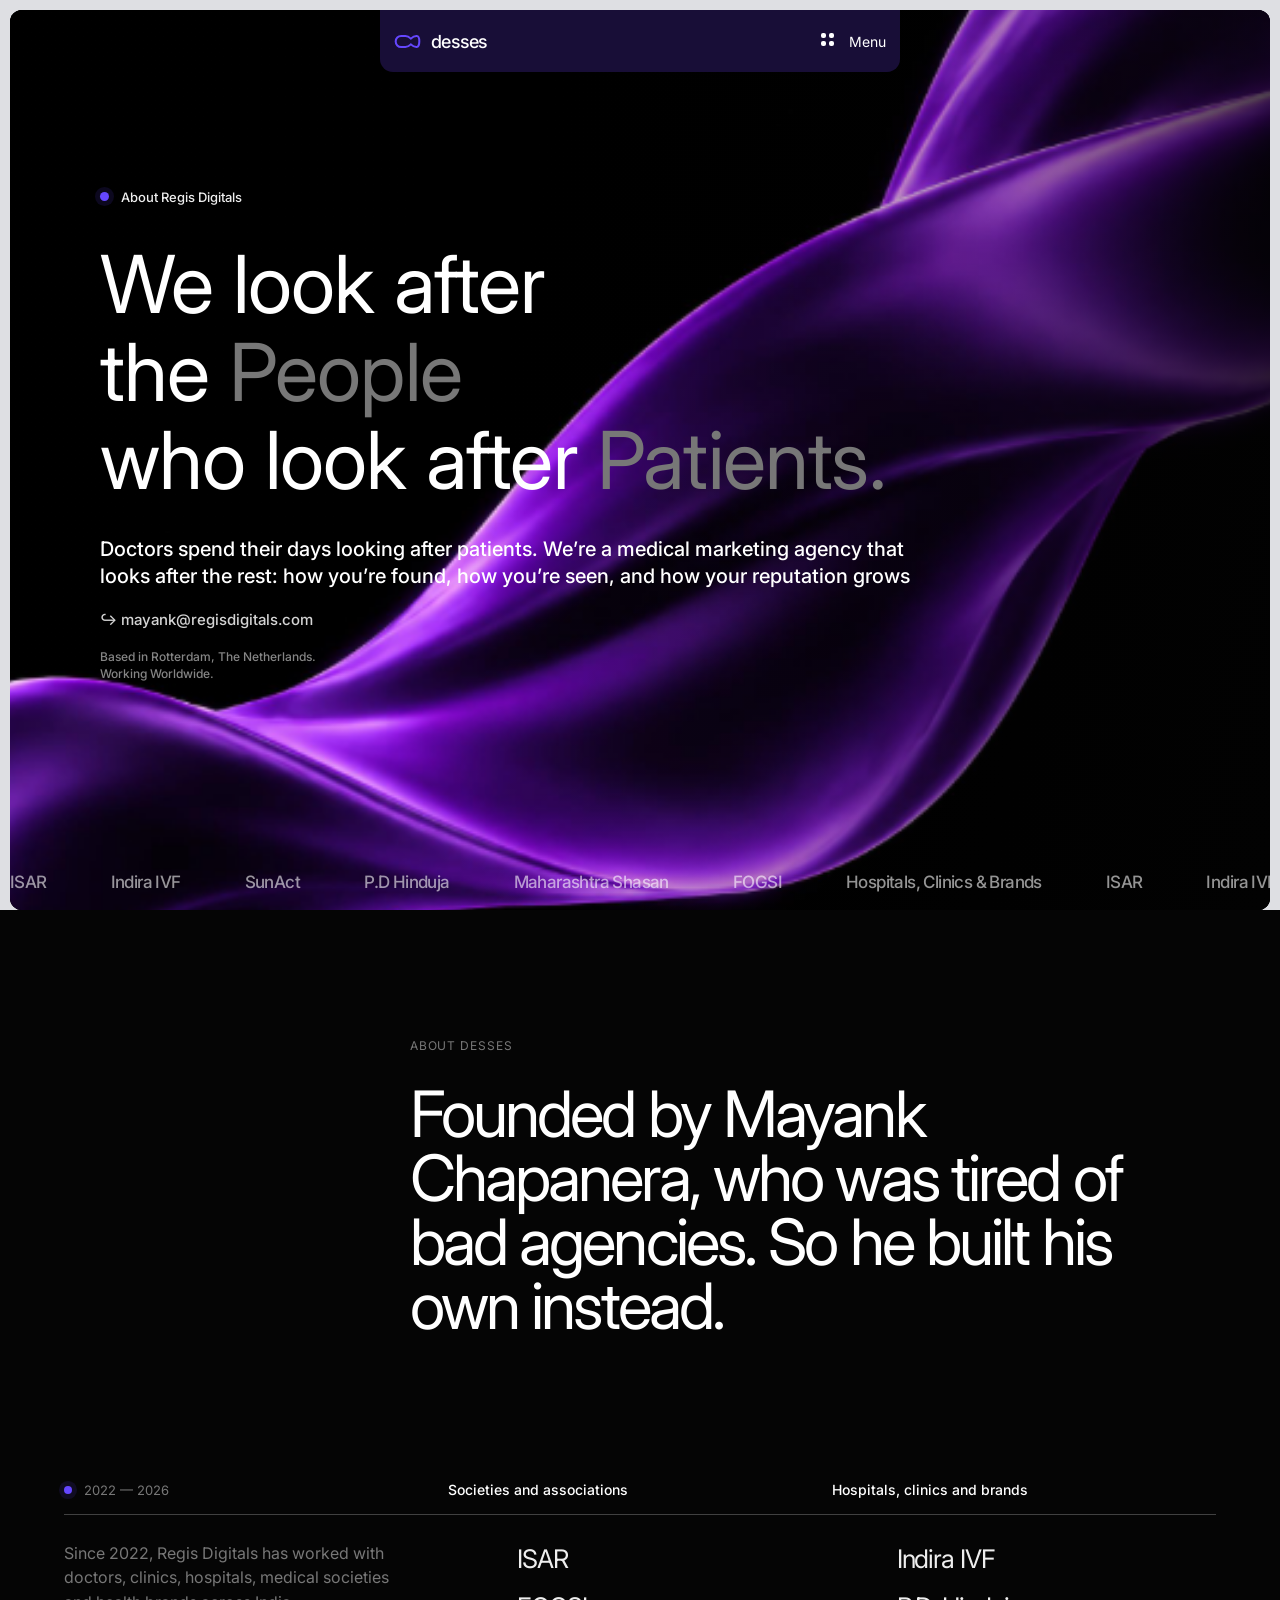
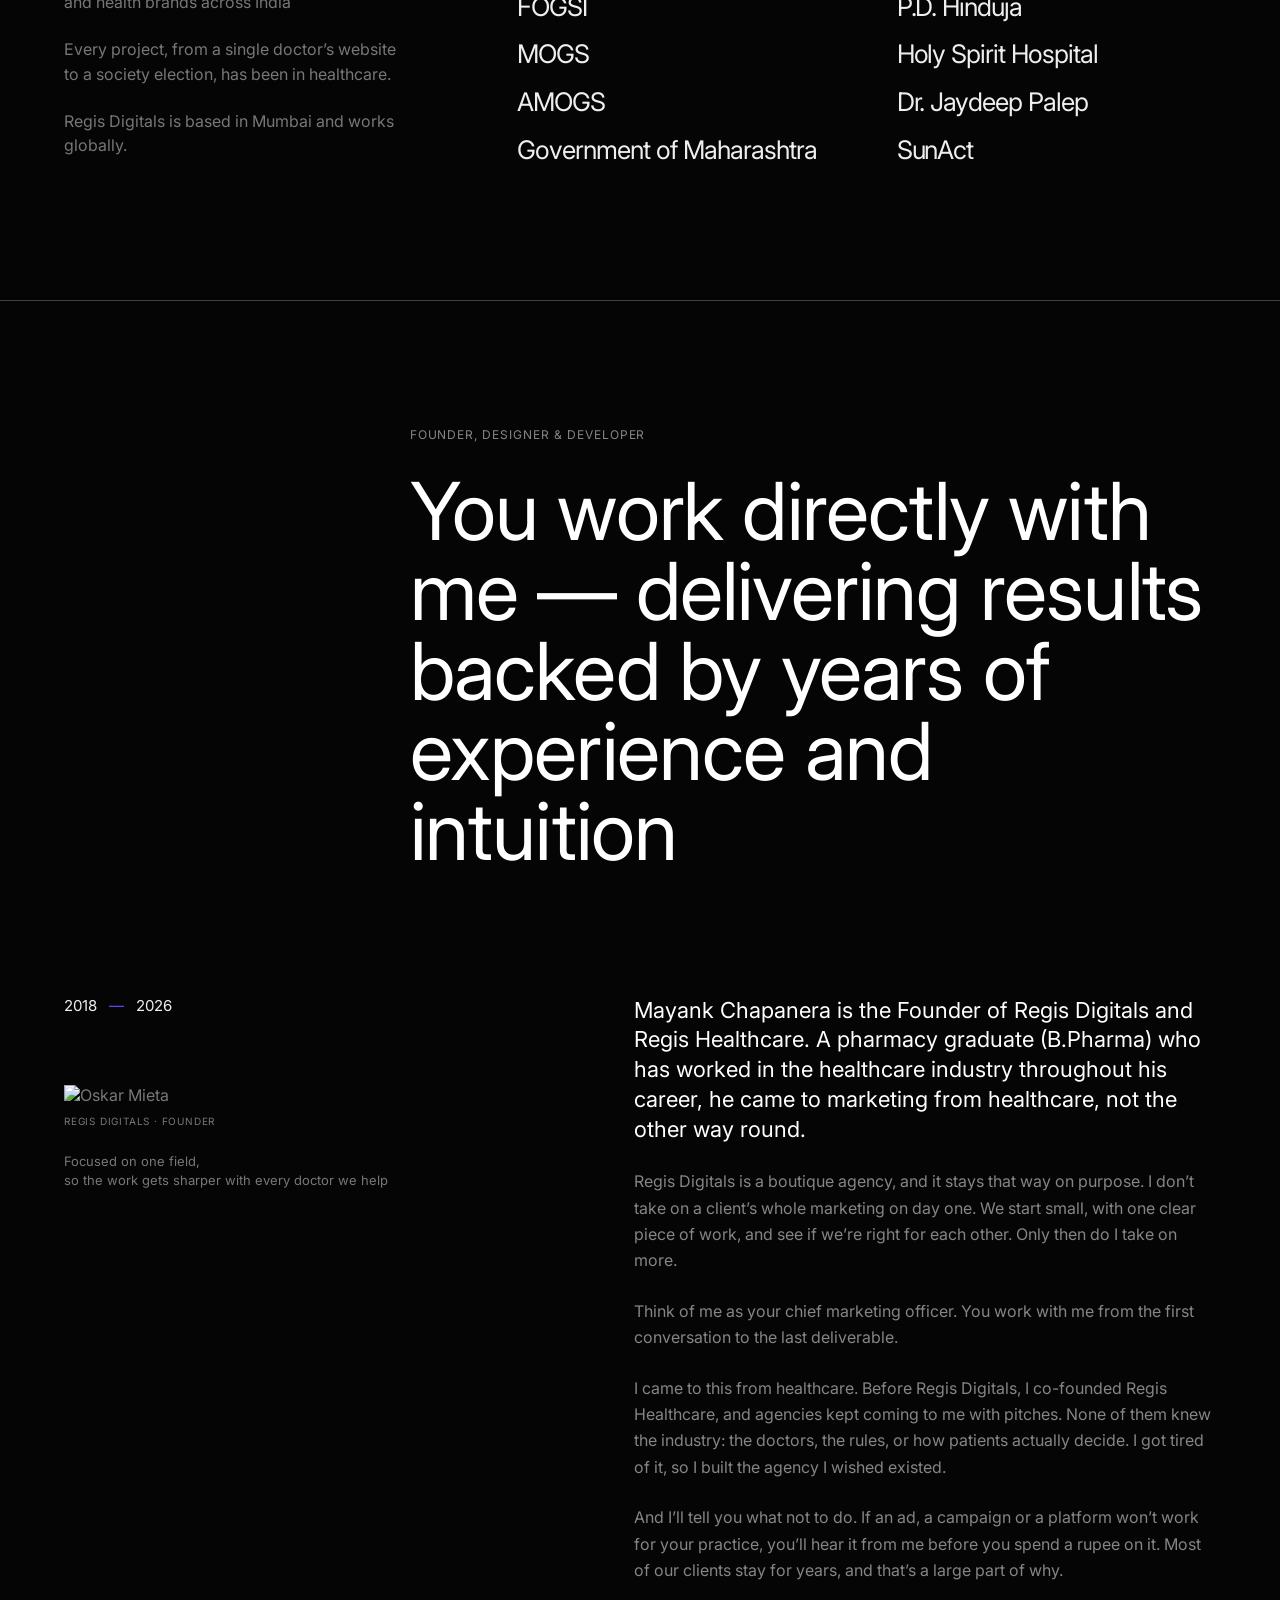
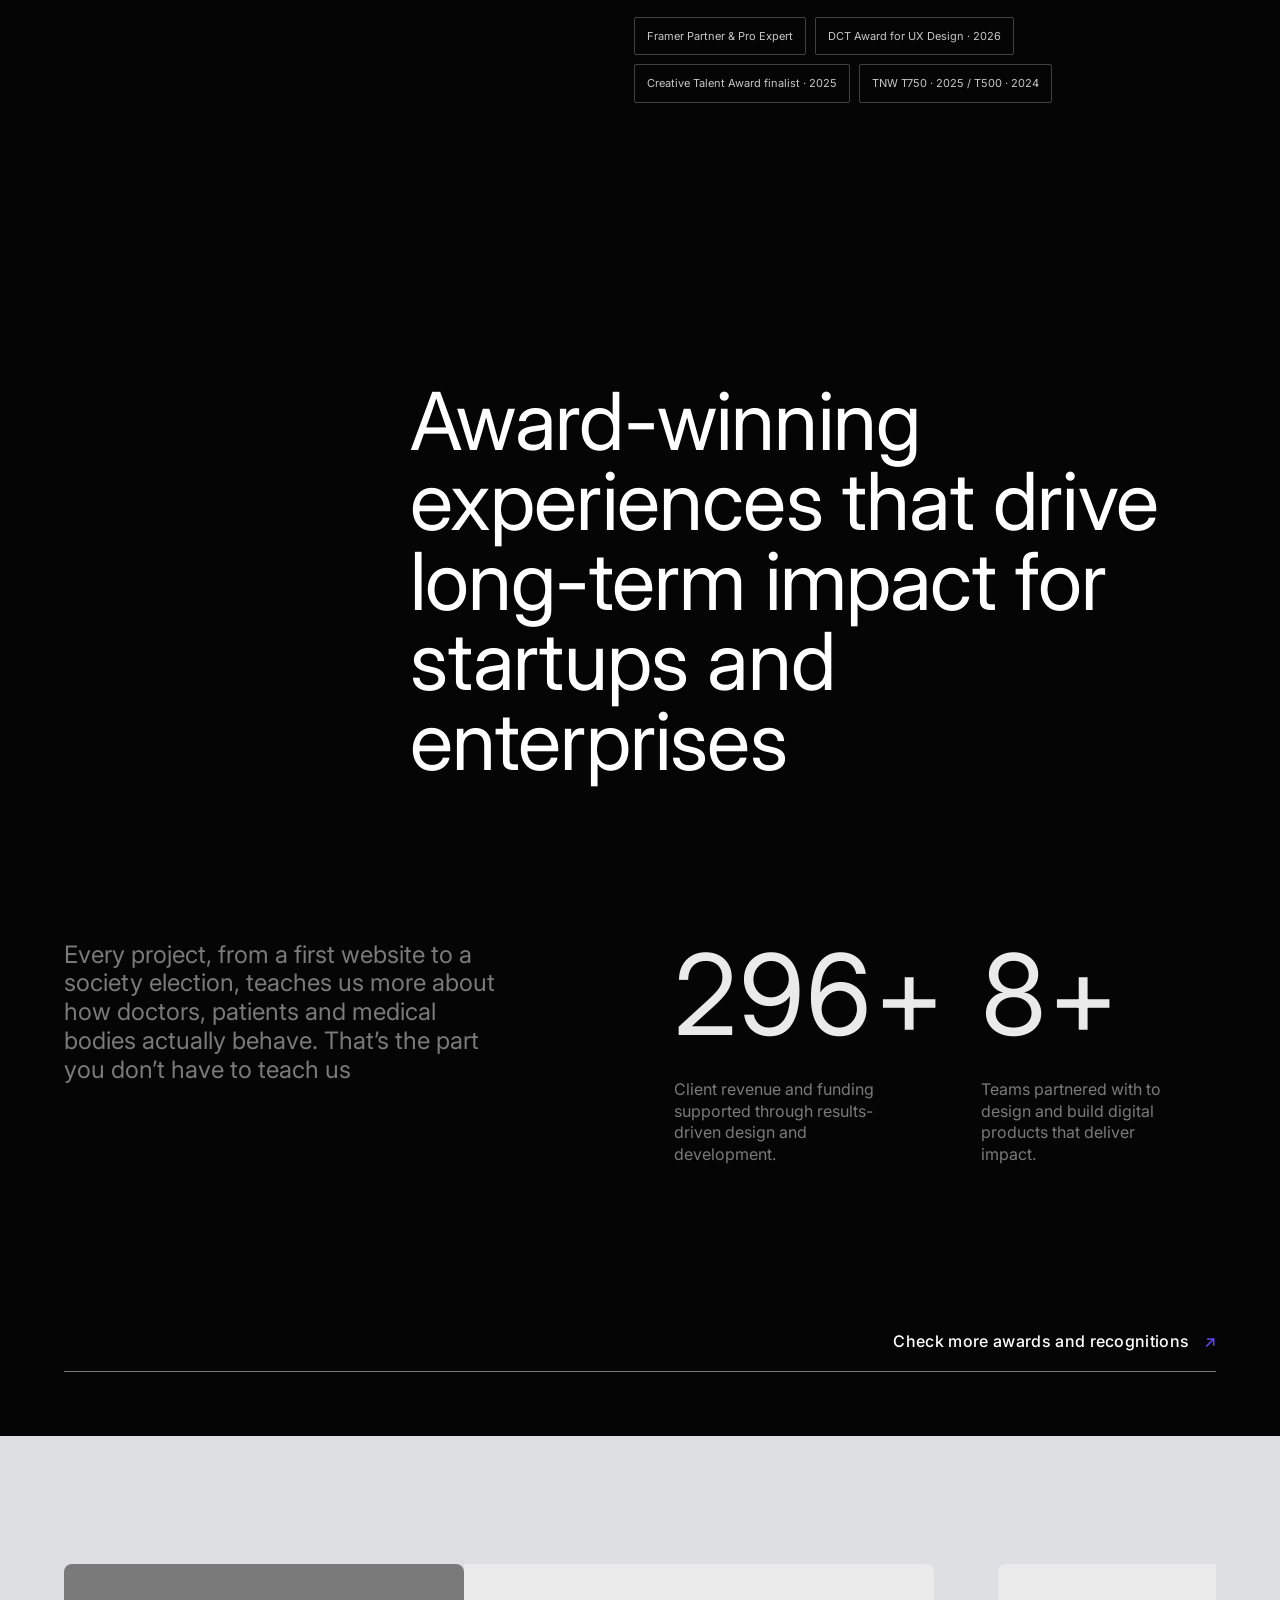
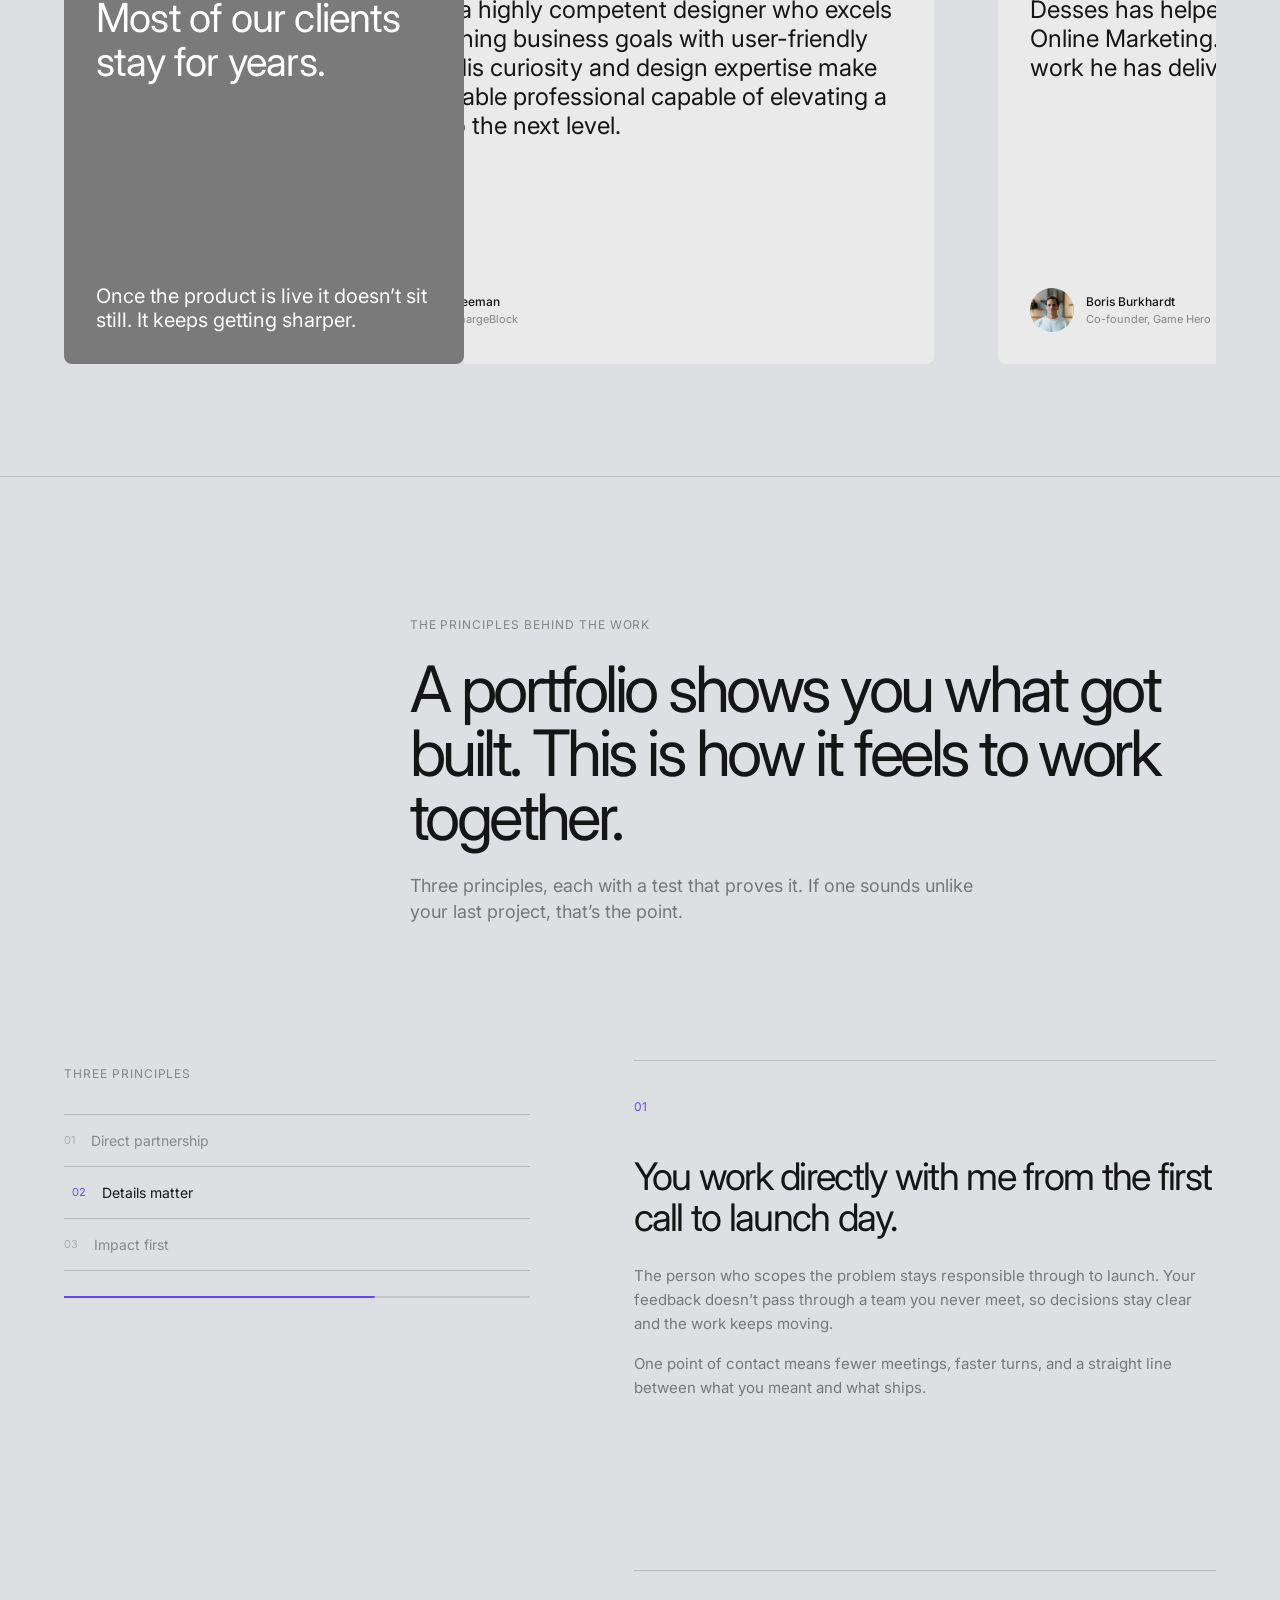
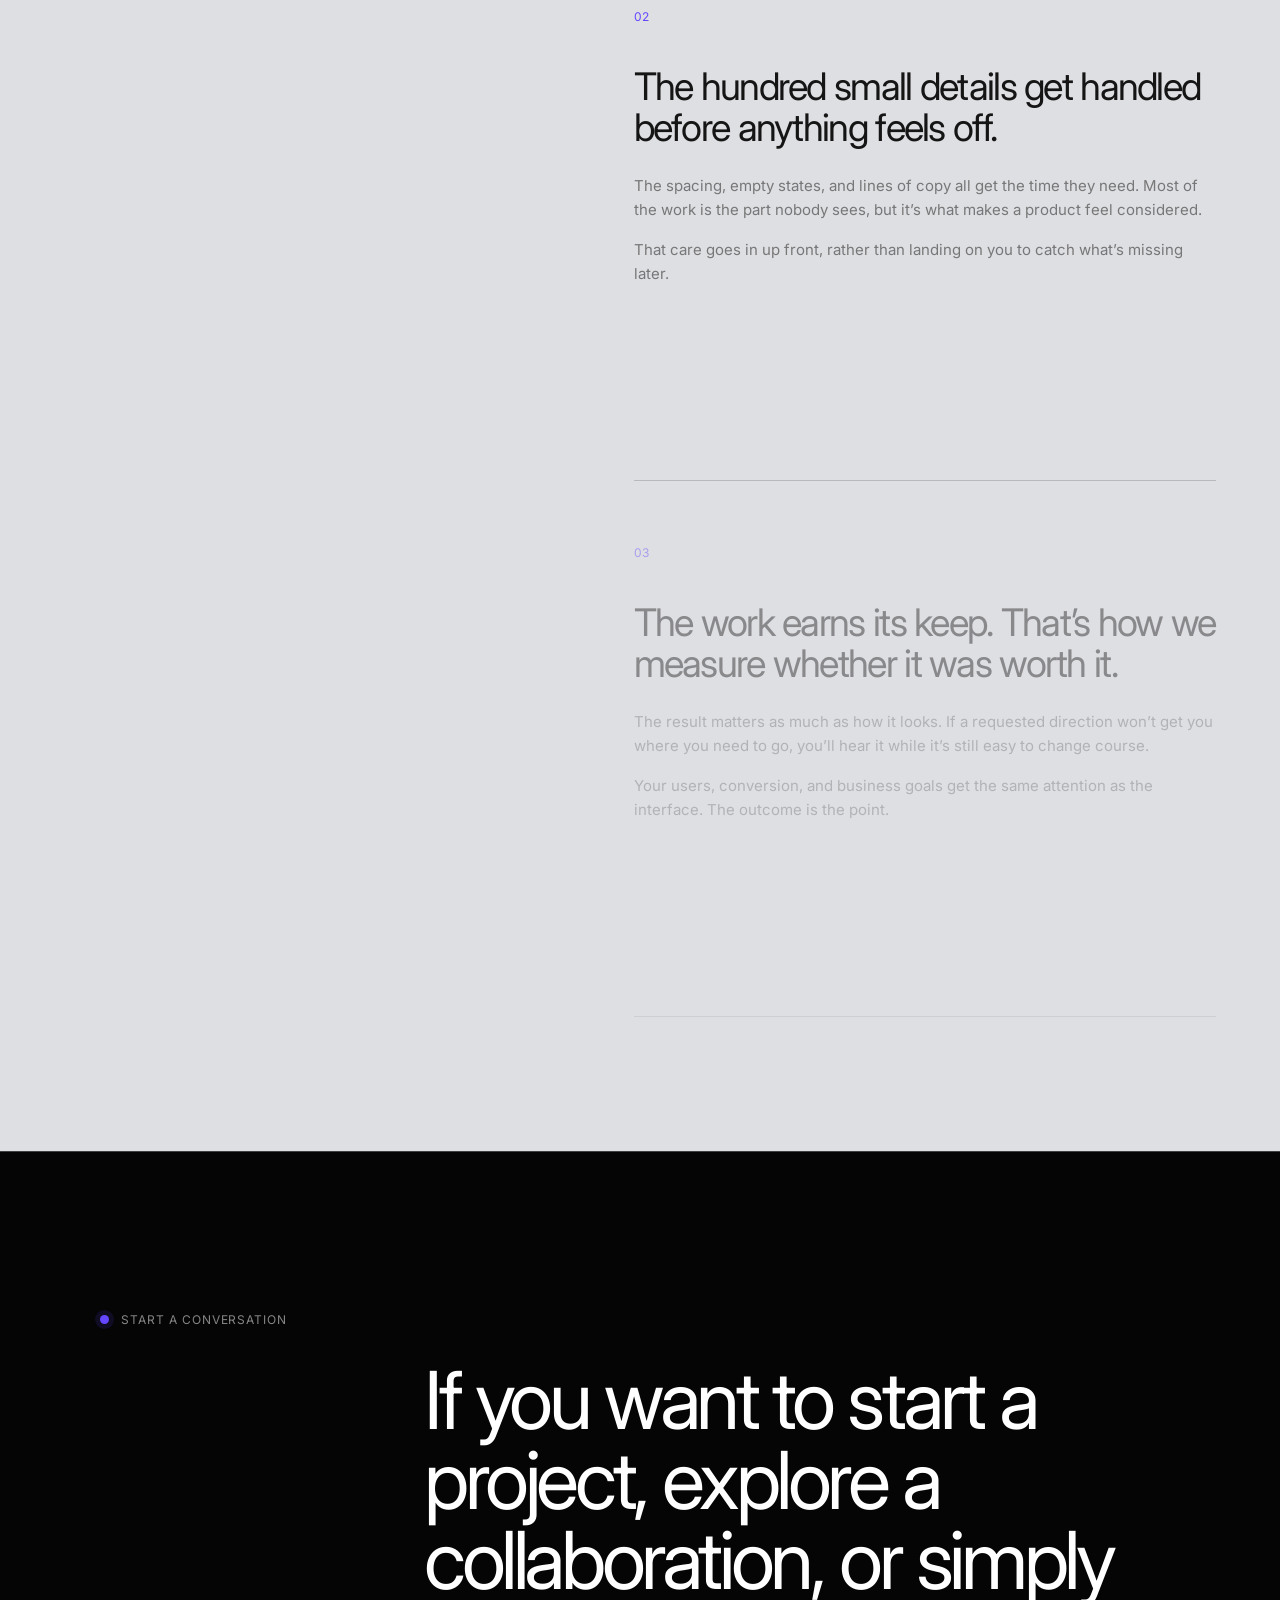
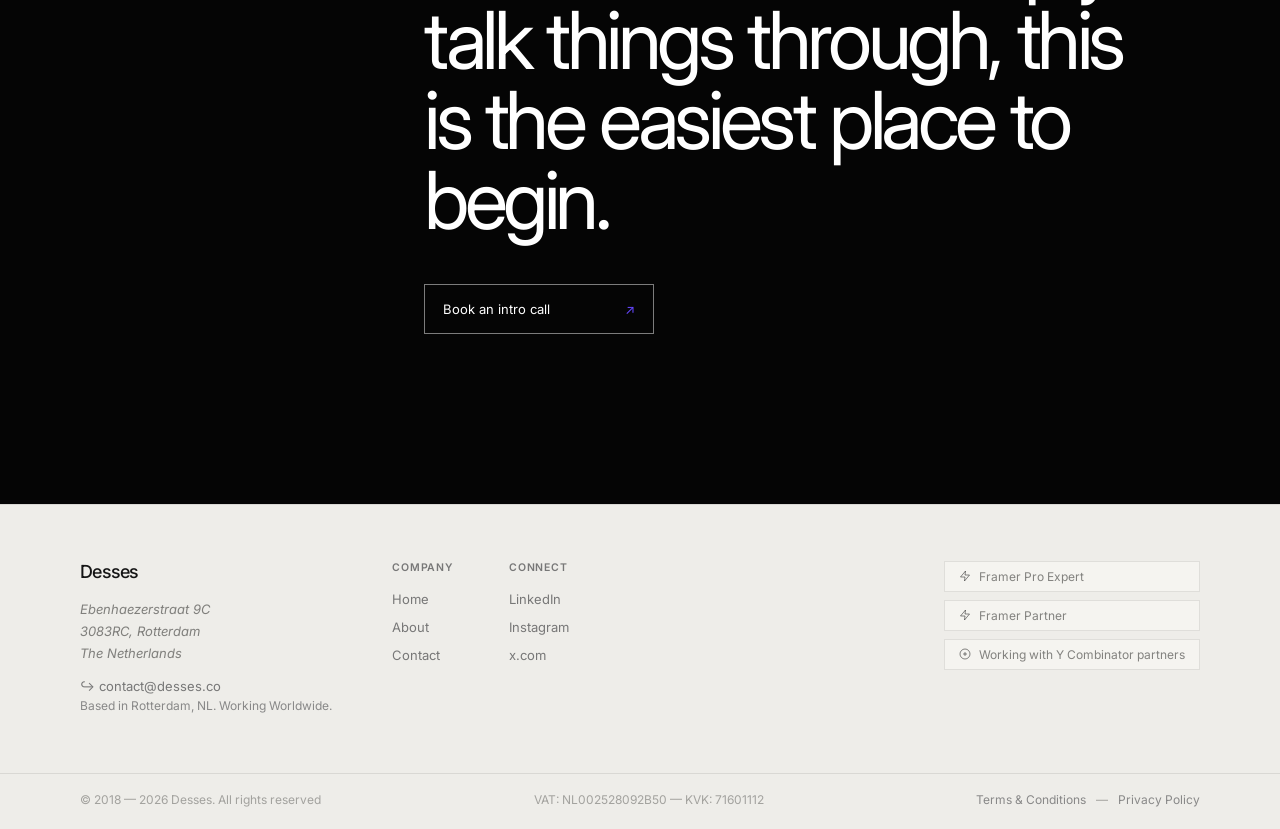
==== commit 432aacb9: "updated hero sections and service cases" ====
--- a/about.html
+++ b/about.html
@@ -49,27 +49,29 @@
     <section class="about-hero dark-section" id="top">
       <div class="hero-aura" aria-hidden="true"></div>
       <div class="page-wrap hero-wrap">
-        <div class="hero-label"><span class="pulse-dot"></span><span>About Desses</span></div>
+        <div class="hero-label"><span class="pulse-dot"></span><span>About Regis Digitals</span></div>
         <h1 class="hero-title">
-          <span class="hero-line"><span class="hero-muted-word">Design</span> the product.</span>
-          <span class="hero-line"><span class="hero-muted-word">Build</span> the platform.</span>
-          <span class="hero-line"><span class="hero-muted-word">Ship</span> the site.</span>
+          <span class="hero-line">We look after</span>
+          <span class="hero-line">the <span class="hero-muted-word">People</span></span>
+          <span class="hero-line">who look after<span class="hero-muted-word"> Patients.</span></span>
         </h1>
         <div class="hero-bottom">
-          <p>Full-stack expertise, seamlessly integrating design and development to create cohesive, high-quality digital experiences from concept to execution. For AI startups and enterprises building with AI.</p>
-          <a class="hero-email" href="mailto:contact@desses.co">↪ contact@desses.co</a>
+          <p>Doctors spend their days looking after patients. We’re a medical marketing agency that looks after the rest: how you’re found, how you’re seen, and how your reputation grows</p>
+       <a href="mailto:mayank@regisdigitals.com" class="hero-email" style="margin-top:20px;display:block;font-size: 15px;">↪ mayank@regisdigitals.com</a>
           <span class="hero-location">Based in Rotterdam, The Netherlands.<br />Working Worldwide.</span>
         </div>
       </div>
-      <div class="hero-logo-marquee" aria-label="Clients and partners">
+      <div class="hero-logo-marquee" aria-label="Societies and associations">
         <div class="logo-track">
           <div class="logo-set">
-            <span>FRAMER</span><span>DEPT®</span><span>HYPERSOLID</span><span>FRMWRK</span><span>RISK</span>
-            <span>WØRKS</span><span>ROBOTX</span><span>AESPIRE</span><span>SULLY.AI</span><span>POLESTAR</span>
+            
+            <span>ISAR</span><span>Indira IVF</span><span>SunAct</span><span>P.D Hinduja</span><span>Maharashtra Shasan</span>
+            <span>FOGSI</span>
           </div>
           <div class="logo-set" aria-hidden="true">
-            <span>FRAMER</span><span>DEPT®</span><span>HYPERSOLID</span><span>FRMWRK</span><span>RISK</span>
-            <span>WØRKS</span><span>ROBOTX</span><span>AESPIRE</span><span>SULLY.AI</span><span>POLESTAR</span>
+            <span>Hospitals, Clinics &amp; Brands</span>
+            <span>ISAR</span><span>Indira IVF</span><span>SunAct</span><span>P.D Hinduja</span><span>Maharashtra Shasan</span>
+            <span>FOGSI</span>
           </div>
         </div>
       </div>
@@ -79,27 +81,26 @@
       <div class="page-wrap">
         <div class="about-intro" data-reveal>
           <p class="eyebrow">About Desses</p>
-          <h2>Founded by Oskar Mieta, Desses operates at the intersection of <span>Design</span> and <span>Development</span></h2>
+          <h2>Founded by Mayank Chapanera, who was tired of bad agencies. So he built his own instead.</h2>
         </div>
         <div class="collab-heading">
-          <span class="timeline-date"><i class="pulse-dot"></i>2018 — 2026</span>
-          <h2>Clients and partners</h2>
-          <span class="collab-mark" aria-hidden="true">∞</span>
+          <span class="timeline-date"><i class="pulse-dot"></i>2022 — 2026</span>
+          <h2>Societies and associations</h2>               <h2>Hospitals, clinics and brands</h2>
+          <!-- <span class="collab-mark" aria-hidden="true">∞</span> -->
         </div>
         <div class="hairline"></div>
         <div class="collab-grid">
           <div class="collab-copy">
-            <p>Since 2018, Desses has worked with startup, agency, and enterprise teams across energy, fintech, SaaS, investment, AI, and healthcare.</p>
-            <p>Selected collaborations include DEPT®, Hypersolid, WØRKS, RISK Group, ChargeBlock, 1Finance, Dura Fulfilment, and projects connected to Polestar.</p>
-            <p>Desses is based in the Netherlands and works globally.</p>
-          </div>
-          <div class="partner-list" aria-label="Selected clients and partners">
-            <span>DEPT®</span><span>ChargeBlock</span>
-            <span>Framer</span><span>Sully.ai</span>
-            <span>WØRKS Agency</span><span>Broccoli</span>
-            <span>Hypersolid</span><span>Aespire</span>
-            <span>RISK Group</span><span>8 Capital Group</span>
-            <span>1Finance</span><span>Polestar</span>
+            <p>Since 2022, Regis Digitals has worked with doctors, clinics, hospitals, medical societies and health brands across India</p>
+            <p>Every project, from a single doctor’s website to a society election, has been in healthcare.</p>
+            <p>Regis Digitals is based in Mumbai and works globally.</p>
+          </div>
+          <div class="partner-list" aria-label="Hospitals, clinics and brands">
+            <span>ISAR</span><span>Indira IVF</span>
+            <span>FOGSI</span><span>P.D. Hinduja</span>
+            <span>MOGS</span><span>Holy Spirit Hospital</span>
+            <span>AMOGS</span><span>Dr. Jaydeep Palep</span>
+            <span>Government of Maharashtra</span><span>SunAct</span>
           </div>
         </div>
       </div>
@@ -116,15 +117,16 @@
             <span class="aside-date">2018 <span>—</span> 2026</span>
             <figure class="founder-photo">
               <img src="https://framerusercontent.com/images/ewtLxl4SPsEHAFBCLEYVptOho4.jpg?scale-down-to=1024&amp;width=1365&amp;height=2048" alt="Oskar Mieta" loading="lazy" />
-              <figcaption>OSKAR MIETA · FOUNDER</figcaption>
+              <figcaption>REGIS DIGITALS · FOUNDER</figcaption>
             </figure>
-            <span class="aside-caption">One studio.<br />Every discipline under one roof.</span>
+            <span class="aside-caption">Focused on one field, <br> so the work gets sharper with every doctor we help</span>
           </div>
           <div class="story-copy" data-reveal>
-            <p class="story-lede">I’m the founder, designer, and developer behind Desses. The studio stays deliberately small so the person shaping the direction is also involved in the build.</p>
-            <p>Since 2018, I’ve worked with teams across countries and industries. Again and again, good ideas were held back by unclear UX, disconnected execution, or websites that looked polished but didn’t perform.</p>
-            <p>That shaped the way I work: product design, Framer development, and AI in one continuous process. No handoffs between disciplines, and no gap between what gets designed and what gets built.</p>
-            <p>Clear communication matters just as much as the craft. I care about the details people may not notice consciously, because that is often where trust is earned.</p>
+            <p class="story-lede">Mayank Chapanera is the Founder of Regis Digitals and Regis Healthcare. A pharmacy graduate (B.Pharma) who has worked in the healthcare industry throughout his career, he came to marketing from healthcare, not the other way round.</p>
+            <p>Regis Digitals is a boutique agency, and it stays that way on purpose. I don’t take on a client’s whole marketing on day one. We start small, with one clear piece of work, and see if we’re right for each other. Only then do I take on more.</p>
+            <p>Think of me as your chief marketing officer. You work with me from the first conversation to the last deliverable.</p>
+            <p>I came to this from healthcare. Before Regis Digitals, I co-founded Regis Healthcare, and agencies kept coming to me with pitches. None of them knew the industry: the doctors, the rules, or how patients actually decide. I got tired of it, so I built the agency I wished existed.</p>
+            <p>And I’ll tell you what not to do. If an ad, a campaign or a platform won’t work for your practice, you’ll hear it from me before you spend a rupee on it. Most of our clients stay for years, and that’s a large part of why.</p>
             <div class="credentials">
               <span>Framer Partner &amp; Pro Expert</span>
               <span>DCT Award for UX Design · 2026</span>
@@ -140,14 +142,14 @@
       <div class="page-wrap stats-wrap">
         <h2 class="stats-title" data-reveal>Award-winning experiences that drive long-term impact for startups and enterprises</h2>
         <div class="stats-lower">
-          <p class="stats-copy" data-reveal>From early ideas to mature products, the focus stays on clarity, scalability, and long-term impact. Not just how things look, but how they perform over time.</p>
+          <p class="stats-copy" data-reveal>Every project, from a first website to a society election, teaches us more about how doctors, patients and medical bodies actually behave. That’s the part you don’t have to teach us</p>
           <div class="stats-values" data-reveal>
             <div class="metric">
-              <strong class="metric-value" data-count="20" data-prefix="€" data-suffix="m">€0m</strong>
+              <strong class="metric-value" data-count="297" data-suffix="+">0+</strong>
               <p>Client revenue and funding supported through results-driven design and development.</p>
             </div>
-            <div class="metric">
-              <strong class="metric-value" data-count="56" data-suffix="+">0+</strong>
+            <div class="metric"style ="margin-left: 20px">
+              <strong class="metric-value" data-count="8" data-suffix="+">0+</strong>
               <p>Teams partnered with to design and build digital products that deliver impact.</p>
             </div>
           </div>
@@ -159,7 +161,7 @@
     <section class="testimonials" id="testimonials" data-reveal>
       <div class="page-wrap testimonial-stage">
         <article class="testi-heading">
-          <h2>70% of clients stay for years</h2>
+          <h2>Most of our clients stay for years.</h2>
           <p>Once the product is live it doesn’t sit still. It keeps getting sharper.</p>
         </article>
         <div class="review-window" aria-label="Client testimonials" tabindex="0">
